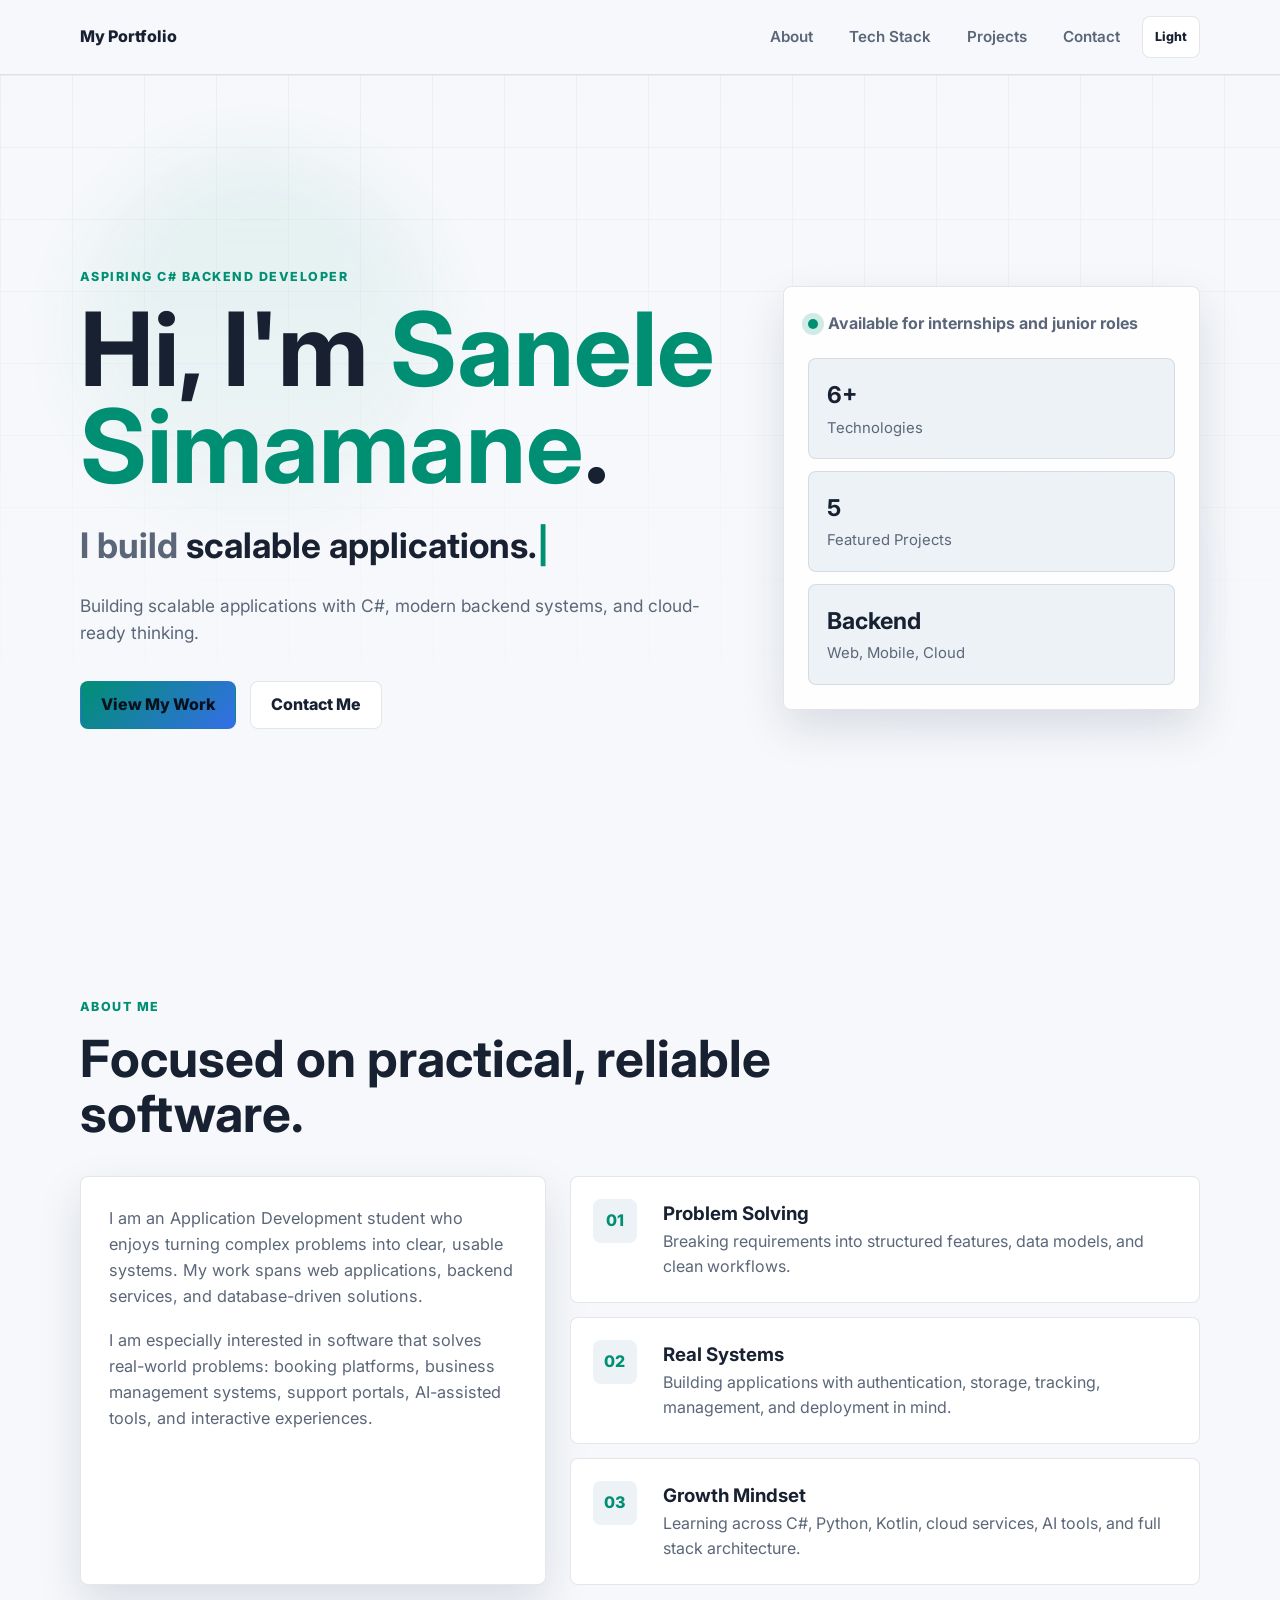
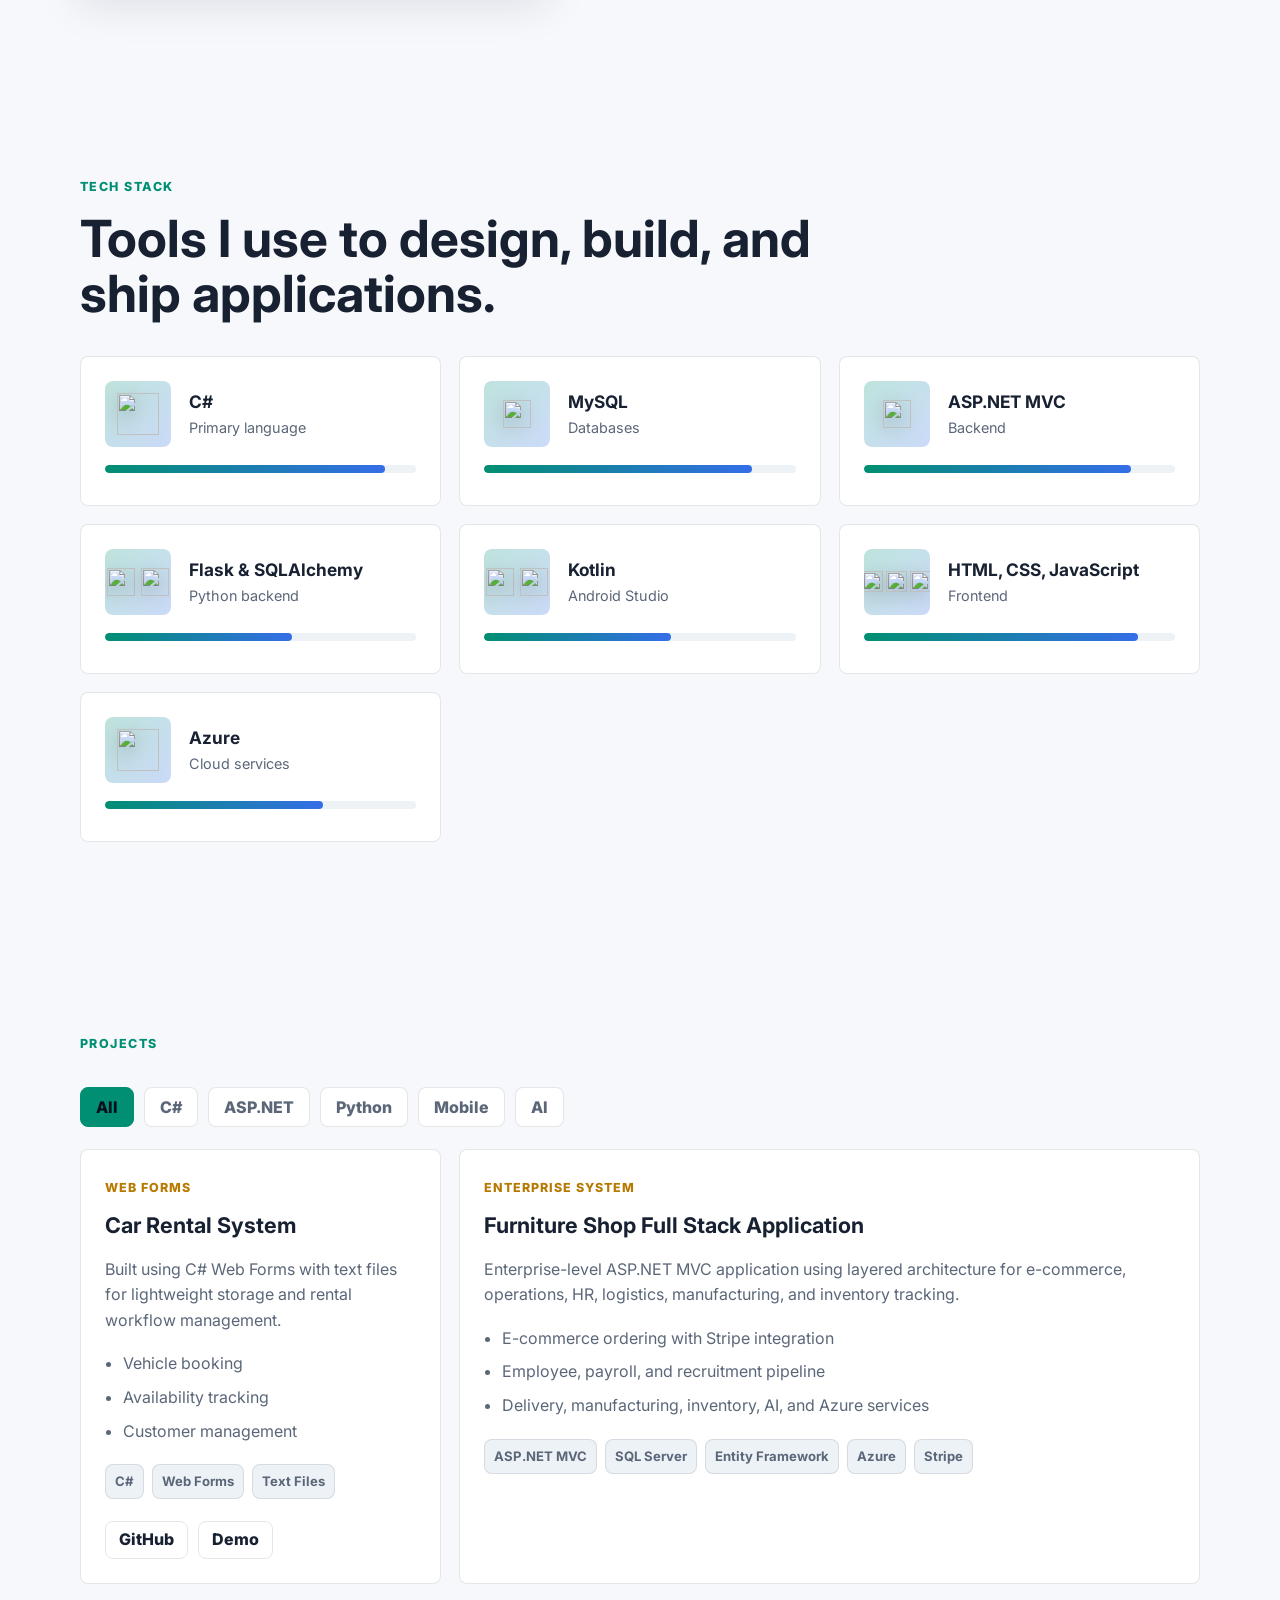
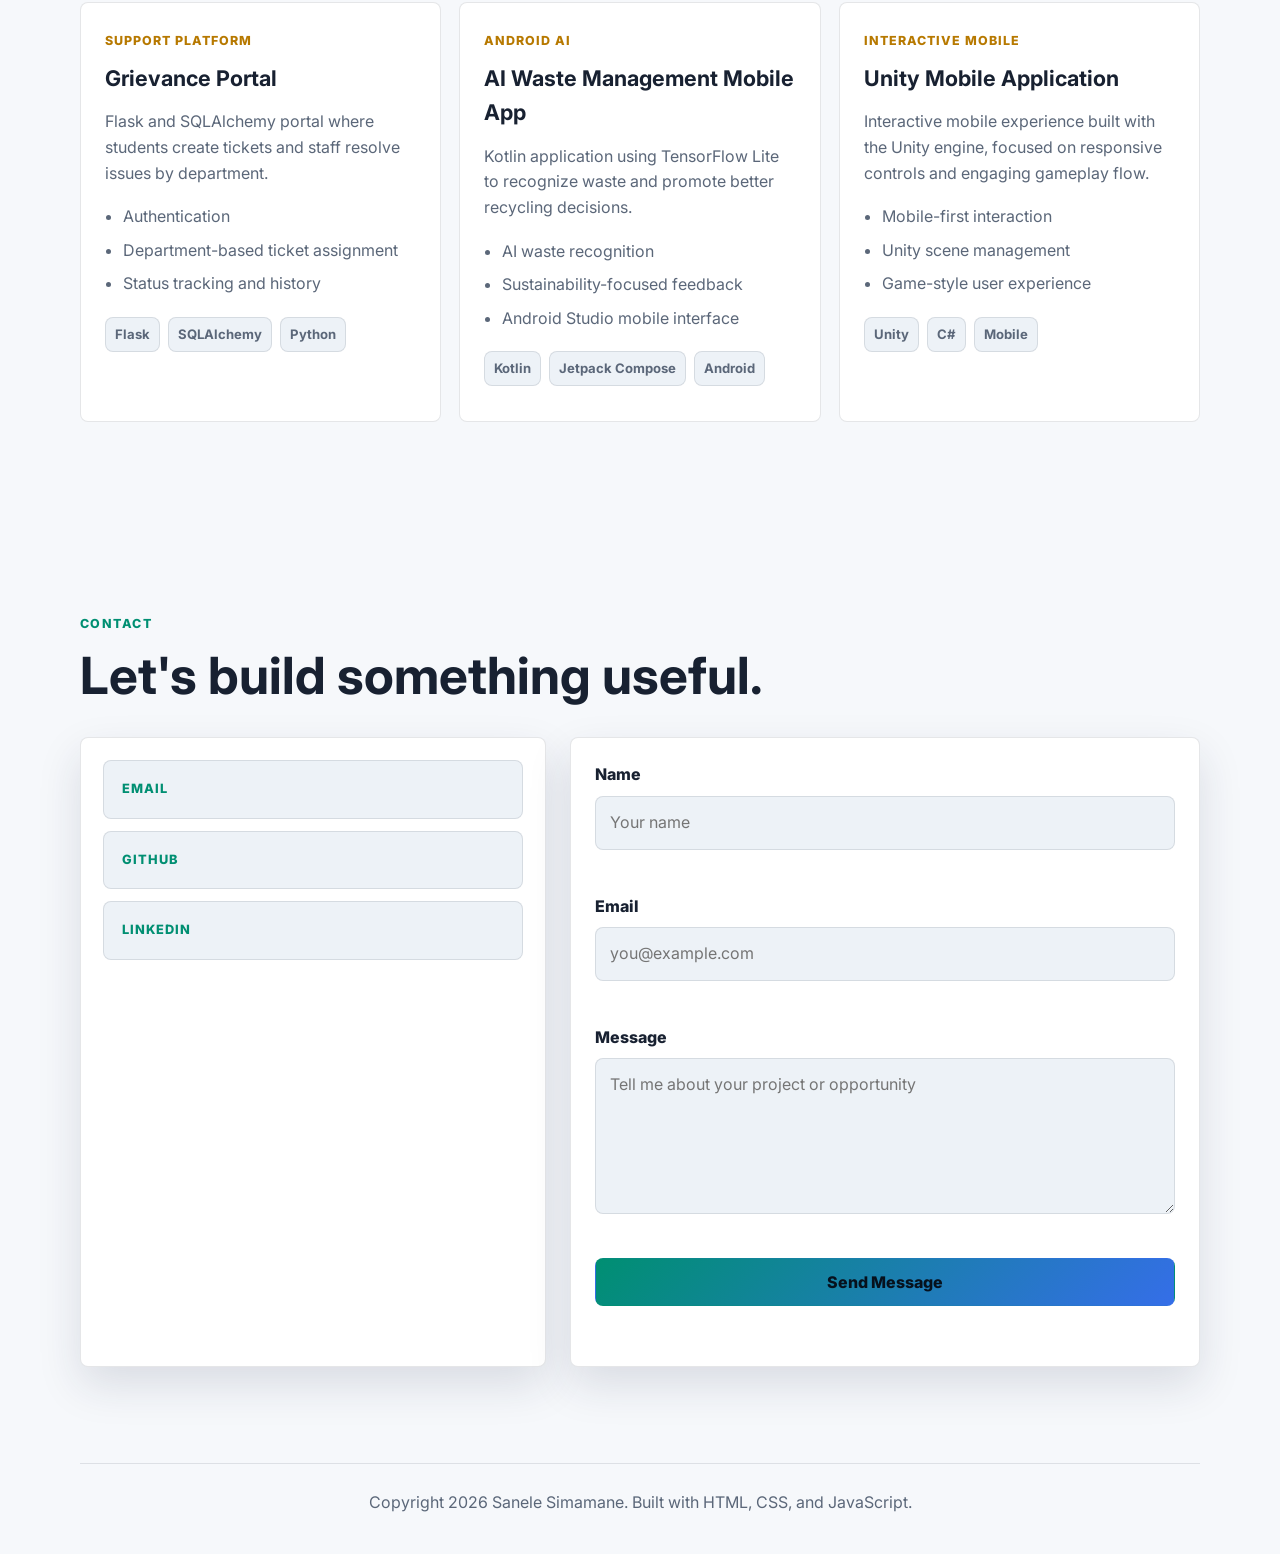
==== index.html @ 4c0d020d "Remove project action links from index.html" ====
<!DOCTYPE html>
<html lang="en">
<head>
  <meta charset="UTF-8">
  <meta name="viewport" content="width=device-width, initial-scale=1.0">
  <title>Portfolio</title>
  <meta name="description" content="Modern portfolio website for an Application Development student specializing in C#, ASP.NET MVC, Flask, Kotlin, Unity, SQL, Supabase, and Azure.">
  <link rel="preconnect" href="https://fonts.googleapis.com">
  <link rel="preconnect" href="https://fonts.gstatic.com" crossorigin>
  <link href="https://fonts.googleapis.com/css2?family=Inter:wght@400;500;600;700;800&display=swap" rel="stylesheet">
  <link rel="stylesheet" href="styles.css">
</head>
<body>
  <div class="scroll-progress" id="scrollProgress" aria-hidden="true"></div>

  <header class="site-header" id="siteHeader">
    <nav class="navbar" aria-label="Main navigation">
      <a class="brand" href="#home" aria-label="Go to home">
        <span>My Portfolio</span>
      </a>

      <button class="nav-toggle" id="navToggle" type="button" aria-label="Open navigation" aria-expanded="false">
        <span></span>
        <span></span>
        <span></span>
      </button>

      <div class="nav-menu" id="navMenu">
        <a href="#about">About</a>
        <a href="#stack">Tech Stack</a>
        <a href="#projects">Projects</a>
        <a href="#contact">Contact</a>
        <button class="theme-toggle" id="themeToggle" type="button" aria-label="Switch theme">
        <span class="theme-icon" aria-hidden="true">Dark</span>
        </button>
      </div>
    </nav>
  </header>

  <main>
    <section class="hero section" id="home">
      <div class="hero-bg" aria-hidden="true">
        <span class="grid-glow grid-glow-one"></span>
        <span class="grid-glow grid-glow-two"></span>
      </div>
      <div class="hero-content reveal">
        <p class="eyebrow">Aspiring C# Backend Developer</p>
        <h1>Hi, I'm <span>Sanele Simamane</span>.</h1>
        <h2>I build <span id="typingText" class="typing-text"></span></h2>
        <p class="hero-copy">Building scalable applications with C#, modern backend systems, and cloud-ready thinking.</p>
        <div class="hero-actions">
          <a class="btn primary" href="#projects">View My Work</a>
          <a class="btn secondary" href="#contact">Contact Me</a>
        </div>
      </div>

      <div class="hero-panel reveal">
        <div class="status-row">
          <span class="status-dot"></span>
          <span>Available for internships and junior roles</span>
        </div>
        <div class="metric-grid">
          <article>
            <strong>6+</strong>
            <span>Technologies</span>
          </article>
          <article>
            <strong>5</strong>
            <span>Featured Projects</span>
          </article>
          <article>
            <strong>Backend</strong>
            <span>Web, Mobile, Cloud</span>
          </article>
        </div>
      </div>
    </section>

    <section class="section about-section" id="about">
      <div class="section-heading reveal">
        <p class="eyebrow">About Me</p>
        <h2>Focused on practical, reliable software.</h2>
      </div>
      <div class="about-grid">
        <div class="about-card reveal">
          <p>
            I am an Application Development student who enjoys turning complex problems into clear, usable systems. My work spans web applications, backend services, and database-driven solutions.
          </p>
          <p>
            I am especially interested in software that solves real-world problems: booking platforms, business management systems, support portals, AI-assisted tools, and interactive experiences.
          </p>
        </div>
        <div class="about-list reveal">
          <article>
            <span>01</span>
            <div>
              <h3>Problem Solving</h3>
              <p>Breaking requirements into structured features, data models, and clean workflows.</p>
            </div>
          </article>
          <article>
            <span>02</span>
            <div>
              <h3>Real Systems</h3>
              <p>Building applications with authentication, storage, tracking, management, and deployment in mind.</p>
            </div>
          </article>
          <article>
            <span>03</span>
            <div>
              <h3>Growth Mindset</h3>
              <p>Learning across C#, Python, Kotlin, cloud services, AI tools, and full stack architecture.</p>
            </div>
          </article>
        </div>
      </div>
    </section>

    <section class="section stack-section" id="stack">
      <div class="section-heading reveal">
        <p class="eyebrow">Tech Stack</p>
        <h2>Tools I use to design, build, and ship applications.</h2>
      </div>

      <div class="stack-grid">
        <article class="skill-card reveal" style="--level: 90%">
          <div class="skill-top">
            <div class="skill-logos" aria-hidden="true">
              <img src="https://cdn.jsdelivr.net/gh/devicons/devicon/icons/csharp/csharp-original.svg" alt="">
            </div>
            <div>
              <h3>C#</h3>
              <p>Primary language</p>
            </div>
          </div>
          <div class="skill-bar"><span></span></div>
        </article>
        <article class="skill-card reveal" style="--level: 86%">
          <div class="skill-top">
            <div class="skill-logos multi" aria-hidden="true">
              <img src="https://cdn.jsdelivr.net/gh/devicons/devicon/icons/mysql/mysql-original.svg" alt="">
            </div>
            <div>
              <h3>MySQL</h3>
              <p>Databases</p>
            </div>
          </div>
          <div class="skill-bar"><span></span></div>
        </article>
        <article class="skill-card reveal" style="--level: 86%">
          <div class="skill-top">
            <div class="skill-logos multi" aria-hidden="true">
              <img src="https://cdn.jsdelivr.net/gh/devicons/devicon/icons/dotnetcore/dotnetcore-original.svg" alt="">
            </div>
            <div>
              <h3>ASP.NET MVC</h3>
              <p>Backend</p>
            </div>
          </div>
          <div class="skill-bar"><span></span></div>
        </article>
        <article class="skill-card reveal" style="--level: 60%">
          <div class="skill-top">
            <div class="skill-logos multi" aria-hidden="true">
              <img src="https://cdn.jsdelivr.net/gh/devicons/devicon/icons/flask/flask-original.svg" alt="">
              <img src="https://cdn.jsdelivr.net/gh/devicons/devicon/icons/sqlalchemy/sqlalchemy-original.svg" alt="">
            </div>
            <div>
              <h3>Flask & SQLAlchemy</h3>
              <p>Python backend</p>
            </div>
          </div>
          <div class="skill-bar"><span></span></div>
        </article>
        <article class="skill-card reveal" style="--level: 60%">
          <div class="skill-top">
            <div class="skill-logos multi" aria-hidden="true">
              <img src="https://cdn.jsdelivr.net/gh/devicons/devicon/icons/kotlin/kotlin-original.svg" alt="">
              <img src="https://cdn.jsdelivr.net/gh/devicons/devicon/icons/androidstudio/androidstudio-original.svg" alt="">
            </div>
            <div>
              <h3>Kotlin</h3>
              <p>Android Studio</p>
            </div>
          </div>
          <div class="skill-bar"><span></span></div>
        </article>
        
        <article class="skill-card reveal" style="--level: 88%">
          <div class="skill-top">
            <div class="skill-logos trio" aria-hidden="true">
              <img src="https://cdn.jsdelivr.net/gh/devicons/devicon/icons/html5/html5-original.svg" alt="">
              <img src="https://cdn.jsdelivr.net/gh/devicons/devicon/icons/css3/css3-original.svg" alt="">
              <img src="https://cdn.jsdelivr.net/gh/devicons/devicon/icons/javascript/javascript-original.svg" alt="">
            </div>
            <div>
              <h3>HTML, CSS, JavaScript</h3>
              <p>Frontend</p>
            </div>
          </div>
          <div class="skill-bar"><span></span></div>
        </article>
        <article class="skill-card reveal" style="--level: 70%">
          <div class="skill-top">
            <div class="skill-logos" aria-hidden="true">
              <img src="https://cdn.jsdelivr.net/gh/devicons/devicon/icons/azure/azure-original.svg" alt="">
            </div>
            <div>
              <h3>Azure</h3>
              <p>Cloud services</p>
            </div>
          </div>
          <div class="skill-bar"><span></span></div>
        </article>
      </div>
    </section>

    <section class="section projects-section" id="projects">
      <div class="section-heading reveal">
        <p class="eyebrow">Projects</p>
  
      </div>

      <div class="filter-bar reveal" role="group" aria-label="Filter projects by technology">
        <button class="filter-btn active" type="button" data-filter="all">All</button>
        <button class="filter-btn" type="button" data-filter="csharp">C#</button>
        <button class="filter-btn" type="button" data-filter="aspnet">ASP.NET</button>
        <button class="filter-btn" type="button" data-filter="python">Python</button>
        <button class="filter-btn" type="button" data-filter="mobile">Mobile</button>
        <button class="filter-btn" type="button" data-filter="ai">AI</button>
      </div>

      <div class="projects-grid">
        <article class="project-card reveal" data-tech="csharp">
          <div class="project-header">
            <span class="project-kicker">Web Forms</span>
            <h3>Car Rental System</h3>
          </div>
          <p>Built using C# Web Forms with text files for lightweight storage and rental workflow management.</p>
          <ul>
            <li>Vehicle booking</li>
            <li>Availability tracking</li>
            <li>Customer management</li>
          </ul>
          <div class="tags">
            <span>C#</span>
            <span>Web Forms</span>
            <span>Text Files</span>
          </div>
          <div class="project-actions">
            <a href="#" aria-label="View Car Rental System GitHub repository">GitHub</a>
            <a href="#" aria-label="View Car Rental System demo">Demo</a>
          </div>
        </article>

        <article class="project-card reveal featured" data-tech="aspnet csharp ai">
          <div class="project-header">
            <span class="project-kicker">Enterprise System</span>
            <h3>Furniture Shop Full Stack Application</h3>
          </div>
          <p>Enterprise-level ASP.NET MVC application using layered architecture for e-commerce, operations, HR, logistics, manufacturing, and inventory tracking.</p>
          <ul>
            <li>E-commerce ordering with Stripe integration</li>
            <li>Employee, payroll, and recruitment pipeline</li>
            <li>Delivery, manufacturing, inventory, AI, and Azure services</li>
          </ul>
          <div class="tags">
            <span>ASP.NET MVC</span>
            <span>SQL Server</span>
            <span>Entity Framework</span>
            <span>Azure</span>
            <span>Stripe</span>
          </div>
        </article>

        <article class="project-card reveal" data-tech="python">
          <div class="project-header">
            <span class="project-kicker">Support Platform</span>
            <h3>Grievance Portal</h3>
          </div>
          <p>Flask and SQLAlchemy portal where students create tickets and staff resolve issues by department.</p>
          <ul>
            <li>Authentication</li>
            <li>Department-based ticket assignment</li>
            <li>Status tracking and history</li>
          </ul>
          <div class="tags">
            <span>Flask</span>
            <span>SQLAlchemy</span>
            <span>Python</span>
          </div>
          
        </article>

        <article class="project-card reveal" data-tech="mobile ai">
          <div class="project-header">
            <span class="project-kicker">Android AI</span>
            <h3>AI Waste Management Mobile App</h3>
          </div>
          <p>Kotlin application using TensorFlow Lite to recognize waste and promote better recycling decisions.</p>
          <ul>
            <li>AI waste recognition</li>
            <li>Sustainability-focused feedback</li>
            <li>Android Studio mobile interface</li>
          </ul>
          <div class="tags">
            <span>Kotlin</span>
            <span>Jetpack Compose</span>
            <span>Android</span>
          </div>
         
        </article>

        <article class="project-card reveal" data-tech="mobile">
          <div class="project-header">
            <span class="project-kicker">Interactive Mobile</span>
            <h3>Unity Mobile Application</h3>
          </div>
          <p>Interactive mobile experience built with the Unity engine, focused on responsive controls and engaging gameplay flow.</p>
          <ul>
            <li>Mobile-first interaction</li>
            <li>Unity scene management</li>
            <li>Game-style user experience</li>
          </ul>
          <div class="tags">
            <span>Unity</span>
            <span>C#</span>
            <span>Mobile</span>
          </div>
         
        </article>
      </div>
    </section>

    <section class="section contact-section" id="contact">
      <div class="section-heading reveal">
        <p class="eyebrow">Contact</p>
        <h2>Let's build something useful.</h2>
      </div>

      <div class="contact-grid">
        <div class="contact-info reveal">
          <a href="mailto:appd40215@gmail.com">
            <span>Email</span>
            
          </a>
          <a href="https://github.com/Sunz403" target="_blank" rel="noreferrer">
            <span>GitHub</span>
            
          </a>
          <a href="linkedin.com/in/sanele-simamane-1770b6333" target="_blank" rel="noreferrer">
            <span>LinkedIn</span>
          </a>
        </div>

        <form class="contact-form reveal" id="contactForm" novalidate>
          <div class="form-row">
            <label for="name">Name</label>
            <input type="text" id="name" name="name" placeholder="Your name" required>
            <small class="error-message"></small>
          </div>
          <div class="form-row">
            <label for="email">Email</label>
            <input type="email" id="email" name="email" placeholder="you@example.com" required>
            <small class="error-message"></small>
          </div>
          <div class="form-row">
            <label for="message">Message</label>
            <textarea id="message" name="message" rows="5" placeholder="Tell me about your project or opportunity" required></textarea>
            <small class="error-message"></small>
          </div>
          <button class="btn primary submit-btn" type="submit">Send Message</button>
          <p class="form-status" id="formStatus" role="status" aria-live="polite"></p>
        </form>
      </div>
    </section>
  </main>

  <footer class="site-footer">
    <p>Copyright <span id="year"></span> Sanele Simamane. Built with HTML, CSS, and JavaScript.</p>
  </footer>

  <script src="script.js"></script>
</body>
</html>
---- styles.css ----
:root {
  --bg: #0c111d;
  --surface: #121a2a;
  --surface-2: #182234;
  --text: #eef4ff;
  --muted: #9aa8bd;
  --line: rgba(255, 255, 255, 0.1);
  --accent: #38d5b2;
  --accent-2: #79a8ff;
  --warning: #ffd166;
  --shadow: 0 22px 60px rgba(0, 0, 0, 0.32);
  --radius: 8px;
  --header-height: 74px;
}

[data-theme="light"] {
  --bg: #f6f8fb;
  --surface: #ffffff;
  --surface-2: #edf2f7;
  --text: #182131;
  --muted: #5b6779;
  --line: rgba(18, 28, 45, 0.11);
  --accent: #008f72;
  --accent-2: #356ee8;
  --warning: #b77900;
  --shadow: 0 18px 44px rgba(31, 42, 68, 0.13);
}

* {
  box-sizing: border-box;
  margin: 0;
  padding: 0;
}

html {
  scroll-behavior: smooth;
}

body {
  min-height: 100vh;
  background: var(--bg);
  color: var(--text);
  font-family: "Inter", system-ui, -apple-system, BlinkMacSystemFont, "Segoe UI", sans-serif;
  line-height: 1.6;
  transition: background 0.25s ease, color 0.25s ease;
}

body.menu-open {
  overflow: hidden;
}

a {
  color: inherit;
  text-decoration: none;
}

button,
input,
textarea {
  font: inherit;
}

.scroll-progress {
  position: fixed;
  top: 0;
  left: 0;
  z-index: 1000;
  width: 0%;
  height: 4px;
  background: linear-gradient(90deg, var(--accent), var(--accent-2));
}

.site-header {
  position: sticky;
  top: 0;
  z-index: 999;
  background: color-mix(in srgb, var(--bg) 86%, transparent);
  border-bottom: 1px solid var(--line);
  backdrop-filter: blur(18px);
}

.navbar {
  width: min(1120px, calc(100% - 32px));
  height: var(--header-height);
  margin: 0 auto;
  display: flex;
  align-items: center;
  justify-content: space-between;
}

.brand {
  display: inline-flex;
  align-items: center;
  gap: 10px;
  font-weight: 800;
  letter-spacing: 0;
}

.brand-mark {
  display: grid;
  place-items: center;
  width: 42px;
  height: 42px;
  border: 1px solid var(--line);
  border-radius: var(--radius);
  background: linear-gradient(135deg, var(--accent), var(--accent-2));
  color: #06111d;
  font-weight: 800;
}

.nav-menu {
  display: flex;
  align-items: center;
  gap: 8px;
}

.nav-menu a,
.theme-toggle,
.nav-toggle {
  border: 1px solid transparent;
  color: var(--muted);
  background: transparent;
  cursor: pointer;
}

.nav-menu a {
  padding: 10px 13px;
  border-radius: var(--radius);
  font-size: 0.95rem;
  font-weight: 600;
  transition: color 0.2s ease, background 0.2s ease;
}

.nav-menu a:hover,
.nav-menu a.active {
  color: var(--text);
  background: var(--surface-2);
}

.theme-toggle {
  display: grid;
  place-items: center;
  min-width: 58px;
  height: 42px;
  border-color: var(--line);
  border-radius: var(--radius);
  background: var(--surface);
  color: var(--text);
  font-size: 0.78rem;
  font-weight: 800;
}

.nav-toggle {
  display: none;
  width: 44px;
  height: 44px;
  border-color: var(--line);
  border-radius: var(--radius);
}

.nav-toggle span {
  display: block;
  width: 20px;
  height: 2px;
  margin: 5px auto;
  background: var(--text);
  transition: transform 0.2s ease, opacity 0.2s ease;
}

.section {
  width: min(1120px, calc(100% - 32px));
  margin: 0 auto;
  padding: 96px 0;
  scroll-margin-top: var(--header-height);
}

.hero {
  position: relative;
  width: 100%;
  min-height: calc(100vh - var(--header-height));
  padding: 90px max(16px, calc((100% - 1120px) / 2)) 70px;
  display: grid;
  grid-template-columns: minmax(0, 1.1fr) minmax(300px, 0.7fr);
  align-items: center;
  gap: 48px;
  overflow: hidden;
}

.hero-bg {
  position: absolute;
  inset: 0;
  pointer-events: none;
  background:
    linear-gradient(var(--line) 1px, transparent 1px),
    linear-gradient(90deg, var(--line) 1px, transparent 1px);
  background-size: 72px 72px;
  mask-image: linear-gradient(to bottom, rgba(0, 0, 0, 0.95), transparent 85%);
  opacity: 0.42;
}

.grid-glow {
  position: absolute;
  width: 360px;
  height: 360px;
  border-radius: 999px;
  filter: blur(36px);
  opacity: 0.22;
}

.grid-glow-one {
  top: 10%;
  left: 6%;
  background: var(--accent);
}

.grid-glow-two {
  right: 6%;
  bottom: 12%;
  background: var(--accent-2);
}

.hero-content,
.hero-panel {
  position: relative;
  z-index: 1;
}

.eyebrow {
  margin-bottom: 14px;
  color: var(--accent);
  font-size: 0.78rem;
  font-weight: 800;
  letter-spacing: 0.12em;
  text-transform: uppercase;
}

.hero h1 {
  max-width: 820px;
  font-size: clamp(3rem, 8vw, 6.6rem);
  line-height: 0.95;
  letter-spacing: 0;
}

.hero h1 span {
  color: var(--accent);
}

.hero h2 {
  min-height: 44px;
  margin-top: 22px;
  color: var(--muted);
  font-size: clamp(1.35rem, 3vw, 2.2rem);
  font-weight: 700;
}

.typing-text {
  color: var(--text);
}

.typing-text::after {
  content: "|";
  color: var(--accent);
  animation: blink 0.9s infinite;
}

.hero-copy {
  max-width: 650px;
  margin-top: 18px;
  color: var(--muted);
  font-size: 1.08rem;
}

.hero-actions {
  display: flex;
  flex-wrap: wrap;
  gap: 14px;
  margin-top: 34px;
}

.btn {
  display: inline-flex;
  align-items: center;
  justify-content: center;
  min-height: 48px;
  padding: 0 20px;
  border: 1px solid var(--line);
  border-radius: var(--radius);
  font-weight: 800;
  transition: transform 0.2s ease, border-color 0.2s ease, background 0.2s ease;
}

.btn:hover {
  transform: translateY(-2px);
}

.btn.primary {
  background: linear-gradient(135deg, var(--accent), var(--accent-2));
  color: #06111d;
  border-color: transparent;
}

.btn.secondary {
  background: var(--surface);
  color: var(--text);
}

.hero-panel {
  padding: 24px;
  border: 1px solid var(--line);
  border-radius: var(--radius);
  background: color-mix(in srgb, var(--surface) 86%, transparent);
  box-shadow: var(--shadow);
}

.status-row {
  display: flex;
  align-items: center;
  gap: 10px;
  color: var(--muted);
  font-weight: 700;
}

.status-dot {
  width: 10px;
  height: 10px;
  border-radius: 50%;
  background: var(--accent);
  box-shadow: 0 0 0 6px color-mix(in srgb, var(--accent) 18%, transparent);
}

.metric-grid {
  display: grid;
  gap: 12px;
  margin-top: 22px;
}

.metric-grid article {
  padding: 18px;
  border: 1px solid var(--line);
  border-radius: var(--radius);
  background: var(--surface-2);
}

.metric-grid strong {
  display: block;
  font-size: 1.45rem;
}

.metric-grid span {
  color: var(--muted);
  font-size: 0.93rem;
}

.section-heading {
  max-width: 740px;
  margin-bottom: 34px;
}

.section-heading h2 {
  font-size: clamp(2rem, 4vw, 3.2rem);
  line-height: 1.08;
  letter-spacing: 0;
}

.about-grid,
.contact-grid {
  display: grid;
  grid-template-columns: minmax(0, 0.85fr) minmax(0, 1.15fr);
  gap: 24px;
}

.about-card,
.contact-info,
.contact-form {
  border: 1px solid var(--line);
  border-radius: var(--radius);
  background: var(--surface);
  box-shadow: var(--shadow);
}

.about-card {
  padding: 28px;
  color: var(--muted);
  font-size: 1.02rem;
}

.about-card p + p {
  margin-top: 18px;
}

.about-list {
  display: grid;
  gap: 14px;
}

.about-list article {
  display: grid;
  grid-template-columns: 54px 1fr;
  gap: 16px;
  padding: 22px;
  border: 1px solid var(--line);
  border-radius: var(--radius);
  background: var(--surface);
}

.about-list span {
  display: grid;
  place-items: center;
  width: 44px;
  height: 44px;
  border-radius: var(--radius);
  background: var(--surface-2);
  color: var(--accent);
  font-weight: 800;
}

.about-list p {
  color: var(--muted);
}

.stack-grid,
.projects-grid {
  display: grid;
  grid-template-columns: repeat(3, minmax(0, 1fr));
  gap: 18px;
}

.skill-card,
.project-card {
  border: 1px solid var(--line);
  border-radius: var(--radius);
  background: var(--surface);
  transition: transform 0.2s ease, border-color 0.2s ease, box-shadow 0.2s ease;
}

.skill-card {
  min-height: 150px;
  padding: 24px;
}

.skill-card:hover,
.project-card:hover {
  transform: translateY(-5px);
  border-color: color-mix(in srgb, var(--accent) 55%, var(--line));
  box-shadow: var(--shadow);
}

.skill-top {
  display: flex;
  align-items: center;
  gap: 18px;
}

.skill-logos {
  display: flex;
  align-items: center;
  justify-content: center;
  gap: 6px;
  width: 66px;
  height: 66px;
  flex: 0 0 66px;
  border-radius: var(--radius);
  background: linear-gradient(135deg, color-mix(in srgb, var(--accent) 25%, transparent), color-mix(in srgb, var(--accent-2) 25%, transparent));
  padding: 11px;
  overflow: hidden;
}

.skill-logos img {
  display: block;
  width: 42px;
  height: 42px;
  object-fit: contain;
  filter: drop-shadow(0 6px 10px rgba(0, 0, 0, 0.2));
}

.skill-logos.multi img {
  width: 28px;
  height: 28px;
}

.skill-logos.trio {
  gap: 3px;
}

.skill-logos.trio img {
  width: 21px;
  height: 21px;
}

.skill-card h3 {
  font-size: 1.08rem;
}

.skill-card p {
  color: var(--muted);
  font-size: 0.9rem;
}

.skill-bar {
  height: 8px;
  margin-top: 18px;
  overflow: hidden;
  border-radius: 999px;
  background: var(--surface-2);
}

.skill-bar span {
  display: block;
  width: var(--level);
  height: 100%;
  border-radius: inherit;
  background: linear-gradient(90deg, var(--accent), var(--accent-2));
  transform: scaleX(0);
  transform-origin: left;
  transition: transform 0.9s ease;
}

.skill-card.is-visible .skill-bar span {
  transform: scaleX(1);
}

.filter-bar {
  display: flex;
  flex-wrap: wrap;
  gap: 10px;
  margin-bottom: 22px;
}

.filter-btn {
  min-height: 40px;
  padding: 0 15px;
  border: 1px solid var(--line);
  border-radius: var(--radius);
  background: var(--surface);
  color: var(--muted);
  cursor: pointer;
  font-weight: 800;
  transition: background 0.2s ease, color 0.2s ease, border-color 0.2s ease;
}

.filter-btn:hover,
.filter-btn.active {
  background: var(--accent);
  border-color: var(--accent);
  color: #06111d;
}

.projects-grid {
  grid-template-columns: repeat(3, minmax(0, 1fr));
}

.project-card {
  display: flex;
  flex-direction: column;
  min-height: 420px;
  padding: 24px;
}

.project-card.hidden {
  display: none;
}

.project-card.featured {
  grid-column: span 2;
}

.project-kicker {
  color: var(--warning);
  font-size: 0.78rem;
  font-weight: 800;
  letter-spacing: 0.08em;
  text-transform: uppercase;
}

.project-card h3 {
  margin-top: 8px;
  font-size: 1.35rem;
}

.project-card p {
  margin-top: 14px;
  color: var(--muted);
}

.project-card ul {
  display: grid;
  gap: 8px;
  margin: 18px 0 0 18px;
  color: var(--muted);
}

.tags {
  display: flex;
  flex-wrap: wrap;
  gap: 8px;
  margin-top: 20px;
}

.tags span {
  padding: 6px 9px;
  border: 1px solid var(--line);
  border-radius: var(--radius);
  background: var(--surface-2);
  color: var(--muted);
  font-size: 0.82rem;
  font-weight: 700;
}

.project-actions {
  display: flex;
  gap: 10px;
  margin-top: auto;
  padding-top: 22px;
}

.project-actions a {
  display: inline-flex;
  align-items: center;
  justify-content: center;
  min-height: 38px;
  padding: 0 13px;
  border: 1px solid var(--line);
  border-radius: var(--radius);
  color: var(--text);
  font-weight: 800;
  transition: background 0.2s ease, color 0.2s ease;
}

.project-actions a:hover {
  background: var(--surface-2);
}

.contact-info {
  display: grid;
  align-content: start;
  gap: 12px;
  padding: 22px;
}

.contact-info a {
  display: grid;
  gap: 5px;
  padding: 18px;
  border: 1px solid var(--line);
  border-radius: var(--radius);
  background: var(--surface-2);
  color: var(--text);
  word-break: break-word;
  transition: transform 0.2s ease, border-color 0.2s ease;
}

.contact-info a:hover {
  transform: translateY(-2px);
  border-color: var(--accent);
}

.contact-info span {
  color: var(--accent);
  font-size: 0.8rem;
  font-weight: 800;
  text-transform: uppercase;
  letter-spacing: 0.08em;
}

.contact-form {
  padding: 24px;
}

.form-row {
  display: grid;
  gap: 8px;
  margin-bottom: 18px;
}

.form-row label {
  font-weight: 800;
}

.form-row input,
.form-row textarea {
  width: 100%;
  border: 1px solid var(--line);
  border-radius: var(--radius);
  background: var(--surface-2);
  color: var(--text);
  outline: none;
  padding: 13px 14px;
  resize: vertical;
  transition: border-color 0.2s ease, box-shadow 0.2s ease;
}

.form-row input:focus,
.form-row textarea:focus {
  border-color: var(--accent);
  box-shadow: 0 0 0 4px color-mix(in srgb, var(--accent) 18%, transparent);
}

.form-row.invalid input,
.form-row.invalid textarea {
  border-color: #ff6b6b;
}

.error-message {
  min-height: 18px;
  color: #ff8f8f;
  font-weight: 700;
}

.submit-btn {
  width: 100%;
  cursor: pointer;
}

.form-status {
  min-height: 22px;
  margin-top: 14px;
  color: var(--accent);
  font-weight: 800;
  text-align: center;
}

.site-footer {
  width: min(1120px, calc(100% - 32px));
  margin: 0 auto;
  padding: 26px 0 38px;
  border-top: 1px solid var(--line);
  color: var(--muted);
  text-align: center;
}

.reveal {
  opacity: 0;
  transform: translateY(24px);
  transition: opacity 0.65s ease, transform 0.65s ease;
}

.reveal.is-visible {
  opacity: 1;
  transform: translateY(0);
}

@keyframes blink {
  0%, 45% {
    opacity: 1;
  }
  46%, 100% {
    opacity: 0;
  }
}

@media (max-width: 980px) {
  .hero {
    grid-template-columns: 1fr;
    align-items: start;
    min-height: auto;
  }

  .about-grid,
  .contact-grid {
    grid-template-columns: 1fr;
  }

  .stack-grid {
    grid-template-columns: repeat(2, minmax(0, 1fr));
  }

  .projects-grid {
    grid-template-columns: repeat(2, minmax(0, 1fr));
  }
}

@media (max-width: 740px) {
  .nav-toggle {
    display: block;
  }

  .nav-toggle.active span:nth-child(1) {
    transform: translateY(7px) rotate(45deg);
  }

  .nav-toggle.active span:nth-child(2) {
    opacity: 0;
  }

  .nav-toggle.active span:nth-child(3) {
    transform: translateY(-7px) rotate(-45deg);
  }

  .nav-menu {
    position: fixed;
    top: var(--header-height);
    right: 16px;
    left: 16px;
    display: grid;
    gap: 8px;
    padding: 14px;
    border: 1px solid var(--line);
    border-radius: var(--radius);
    background: var(--surface);
    box-shadow: var(--shadow);
    transform: translateY(-12px);
    opacity: 0;
    pointer-events: none;
    transition: opacity 0.2s ease, transform 0.2s ease;
  }

  .nav-menu.open {
    transform: translateY(0);
    opacity: 1;
    pointer-events: auto;
  }

  .nav-menu a,
  .theme-toggle {
    width: 100%;
  }

  .section {
    padding: 72px 0;
  }

  .hero {
    padding-top: 62px;
  }

  .hero h2 {
    min-height: 78px;
  }

  .stack-grid,
  .projects-grid {
    grid-template-columns: 1fr;
  }

  .project-card.featured {
    grid-column: span 1;
  }

  .project-card {
    min-height: auto;
  }
}

@media (max-width: 460px) {
  .hero-actions,
  .project-actions {
    display: grid;
  }

  .about-list article {
    grid-template-columns: 1fr;
  }

  .filter-bar {
    display: grid;
    grid-template-columns: repeat(2, minmax(0, 1fr));
  }

  .filter-btn {
    width: 100%;
  }
}

@media (prefers-reduced-motion: reduce) {
  *,
  *::before,
  *::after {
    scroll-behavior: auto !important;
    animation-duration: 0.01ms !important;
    animation-iteration-count: 1 !important;
    transition-duration: 0.01ms !important;
  }

  .reveal {
    opacity: 1;
    transform: none;
  }
}
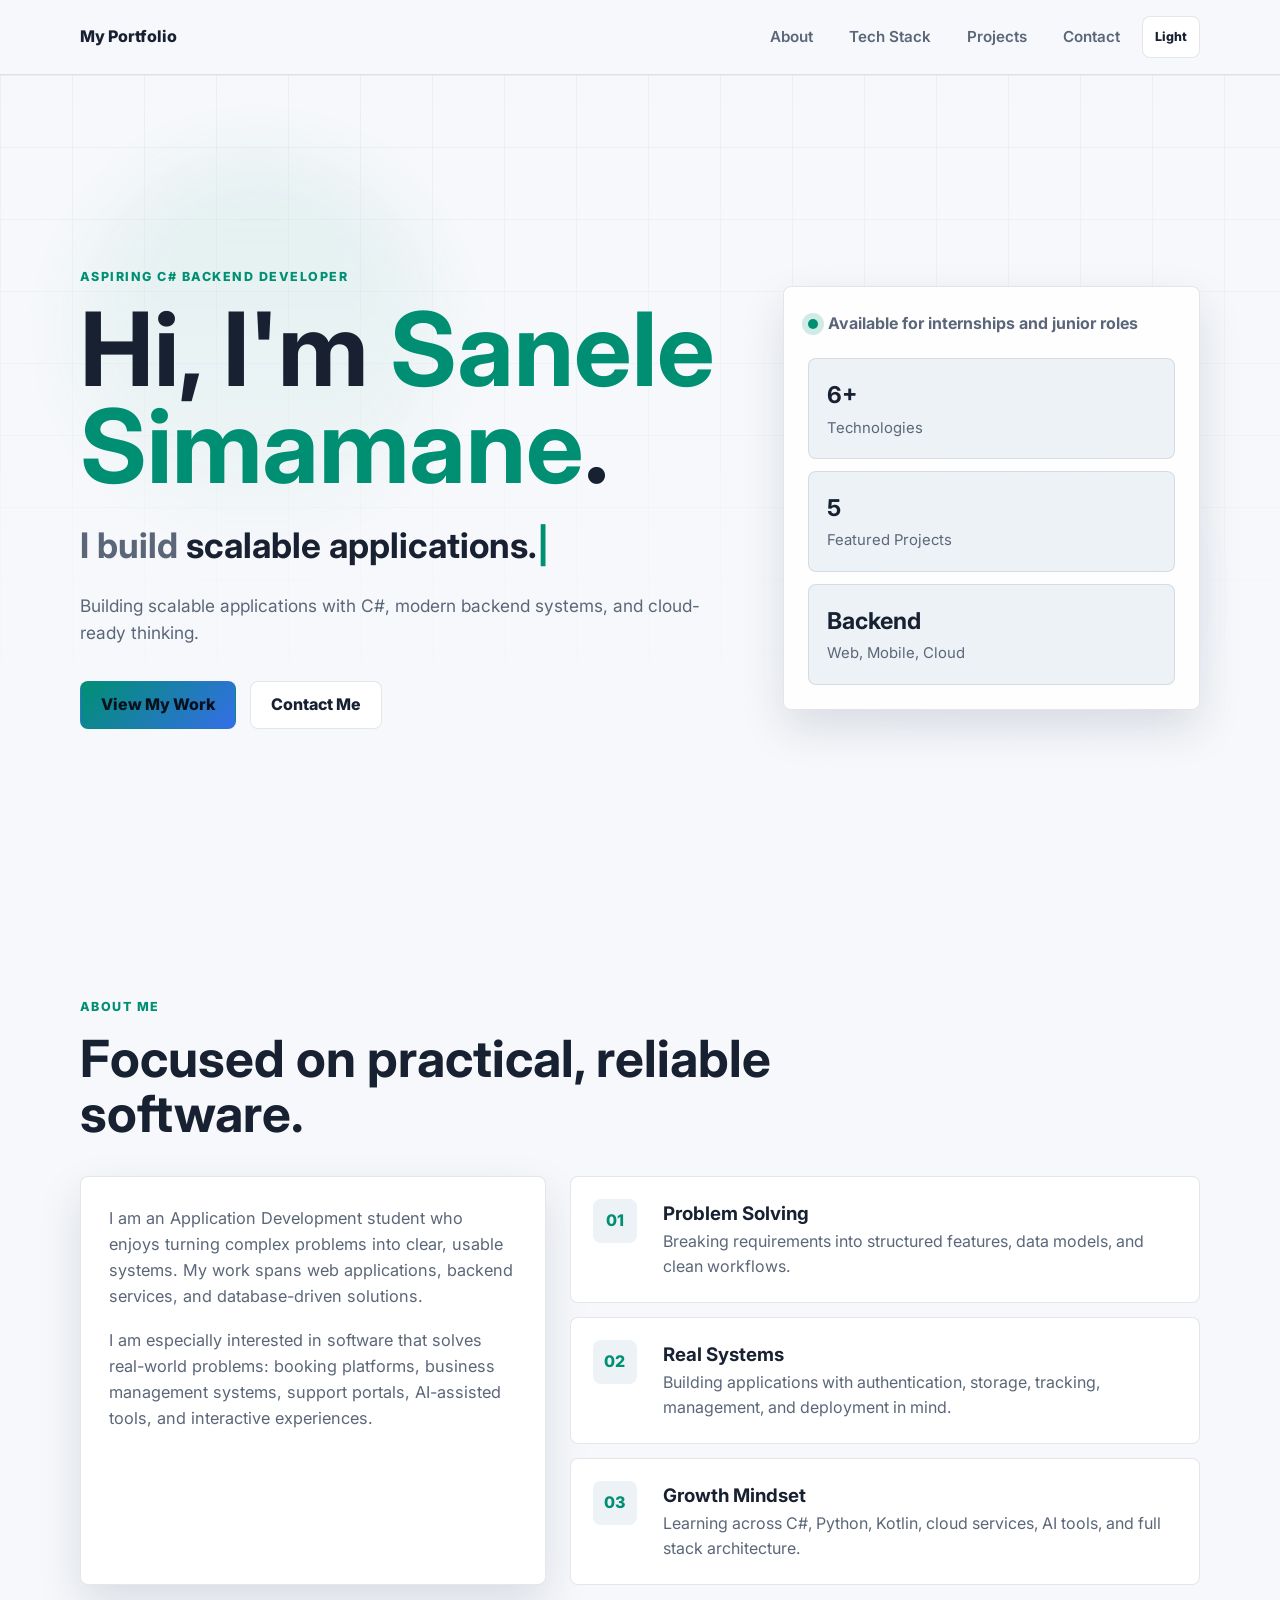
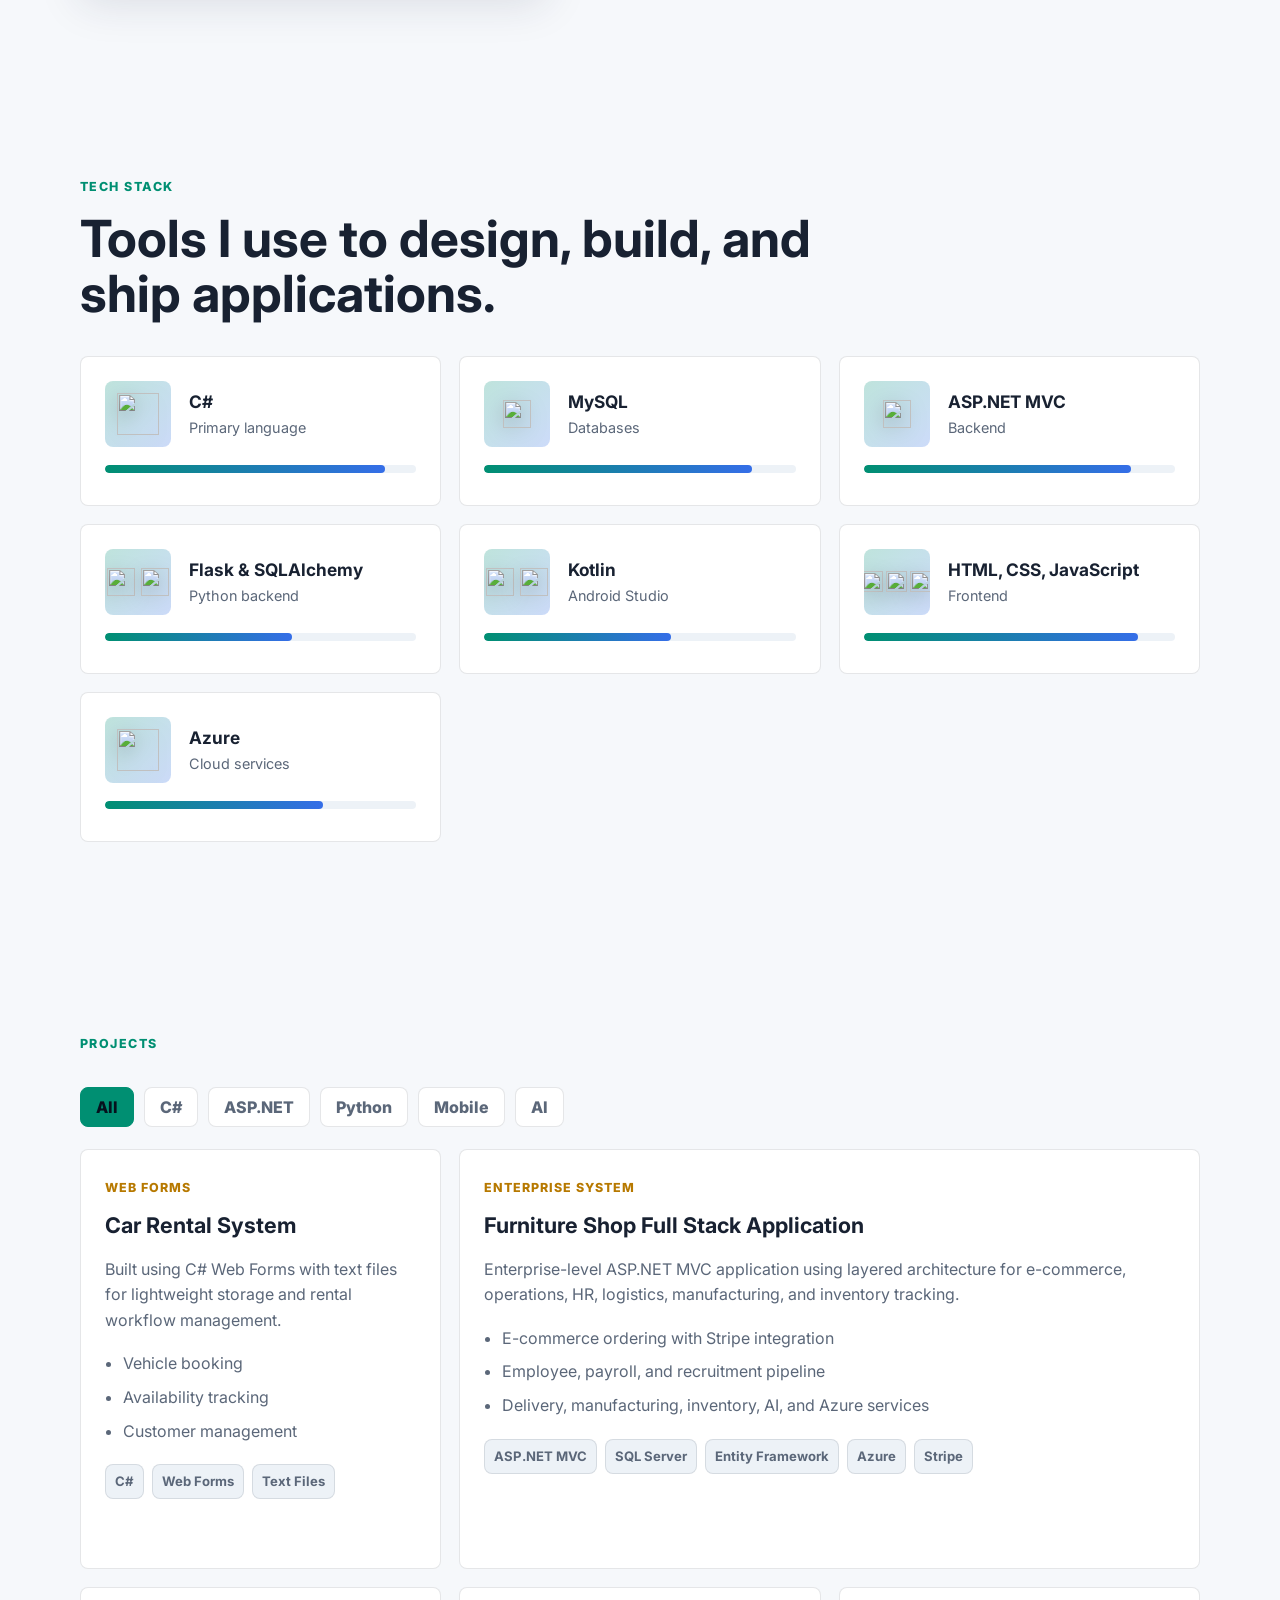
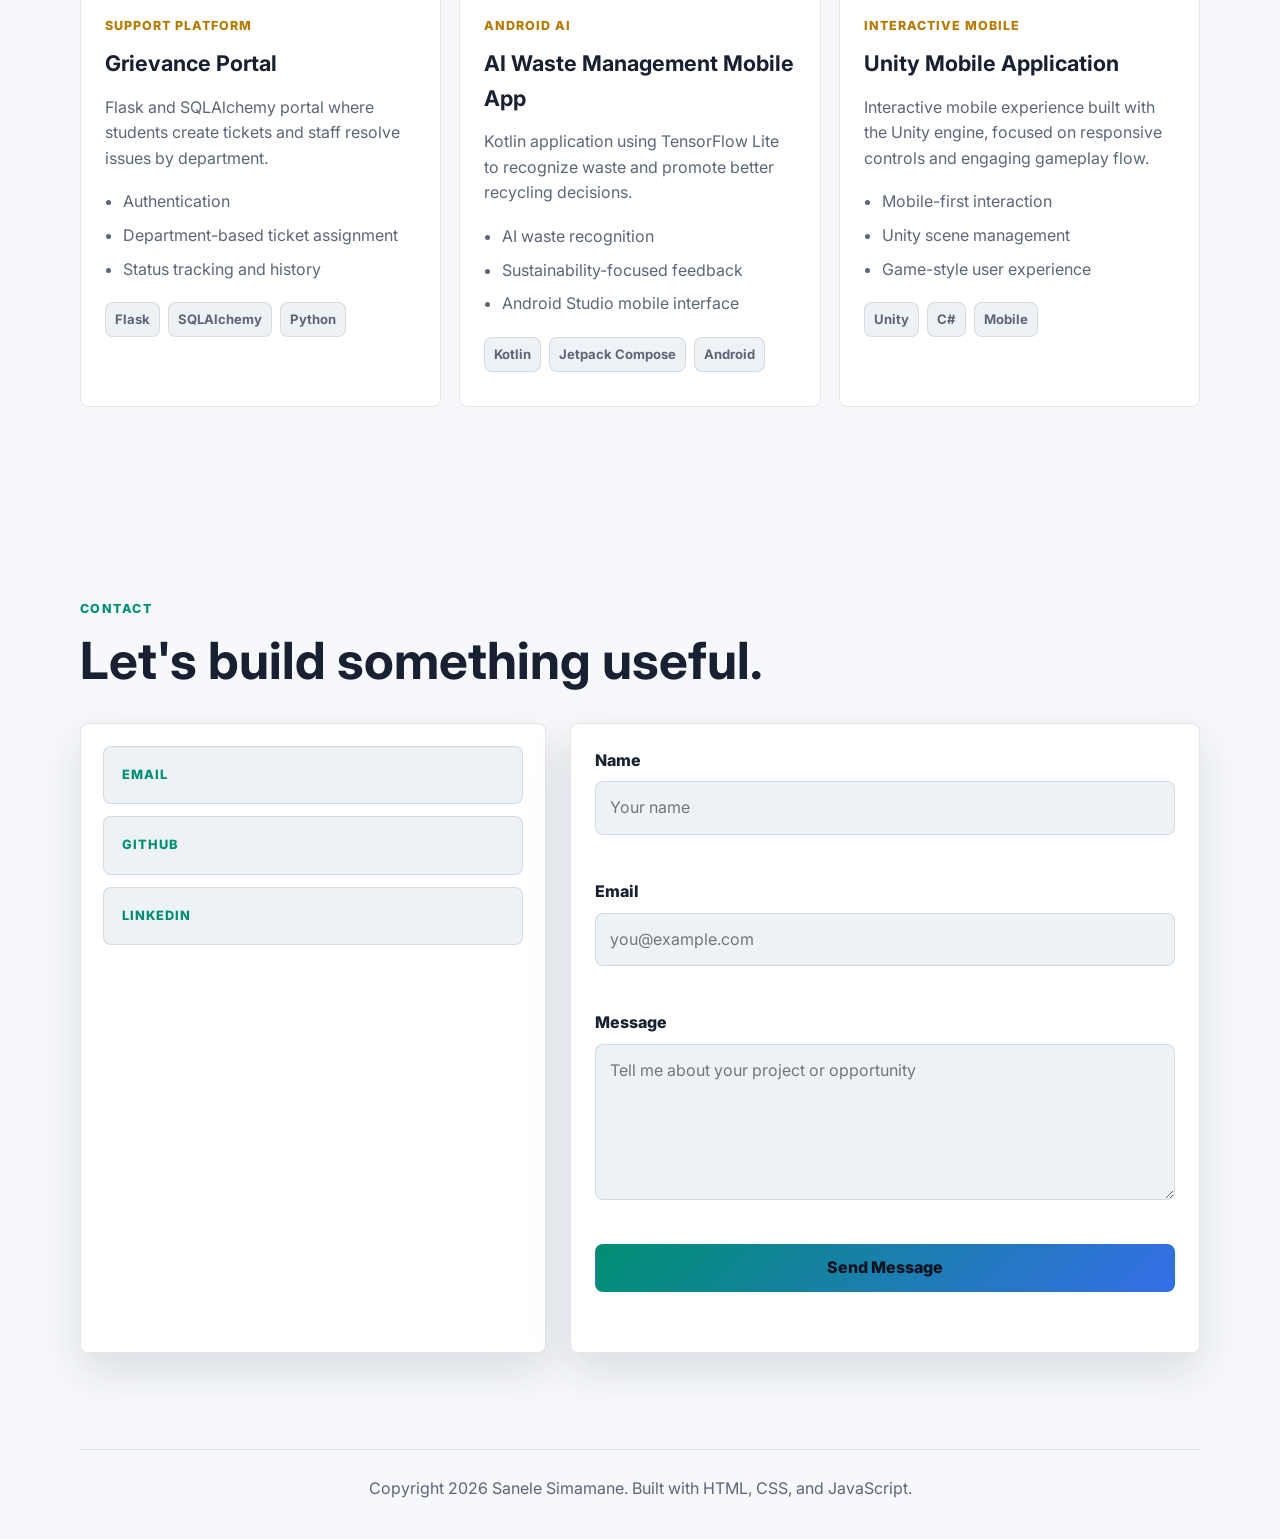
==== commit c856b218: "Updated index.html" ====
--- a/index.html
+++ b/index.html
@@ -247,10 +247,7 @@
             <span>Web Forms</span>
             <span>Text Files</span>
           </div>
-          <div class="project-actions">
-            <a href="#" aria-label="View Car Rental System GitHub repository">GitHub</a>
-            <a href="#" aria-label="View Car Rental System demo">Demo</a>
-          </div>
+          
         </article>
 
         <article class="project-card reveal featured" data-tech="aspnet csharp ai">
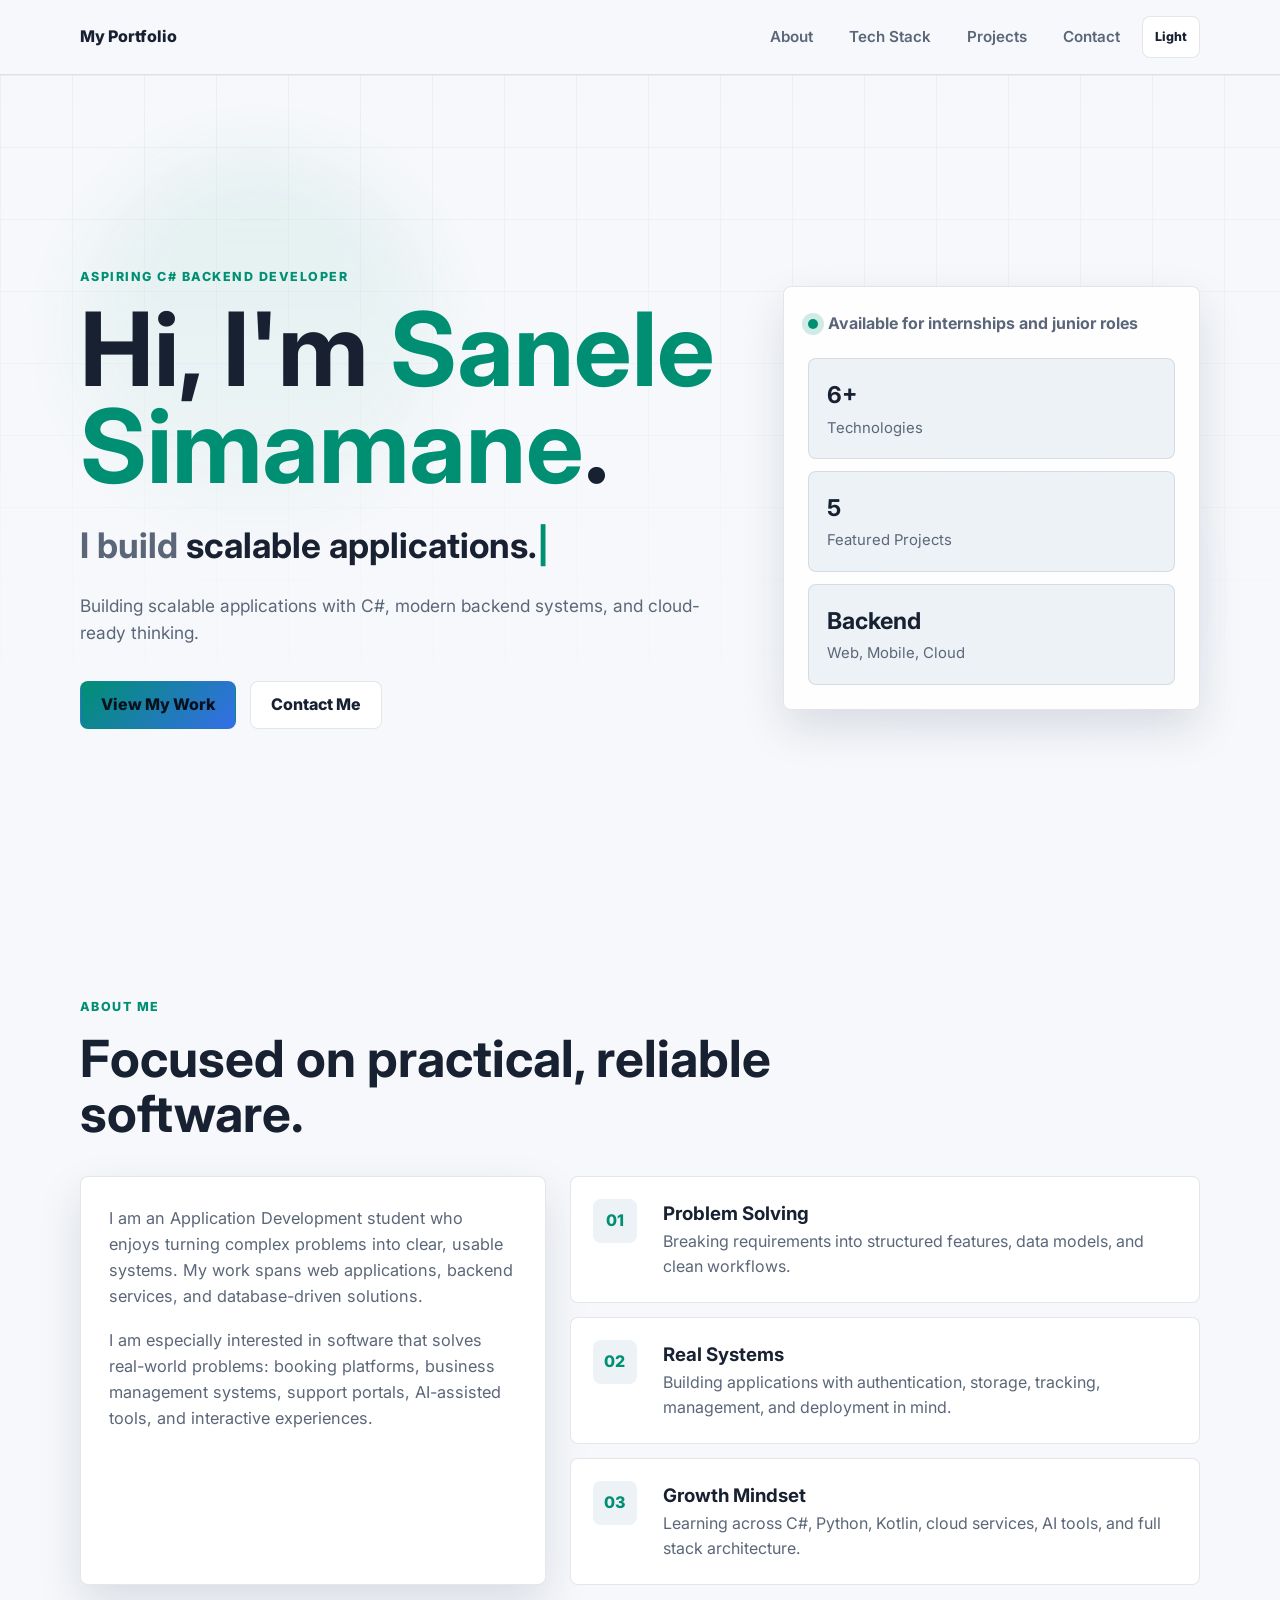
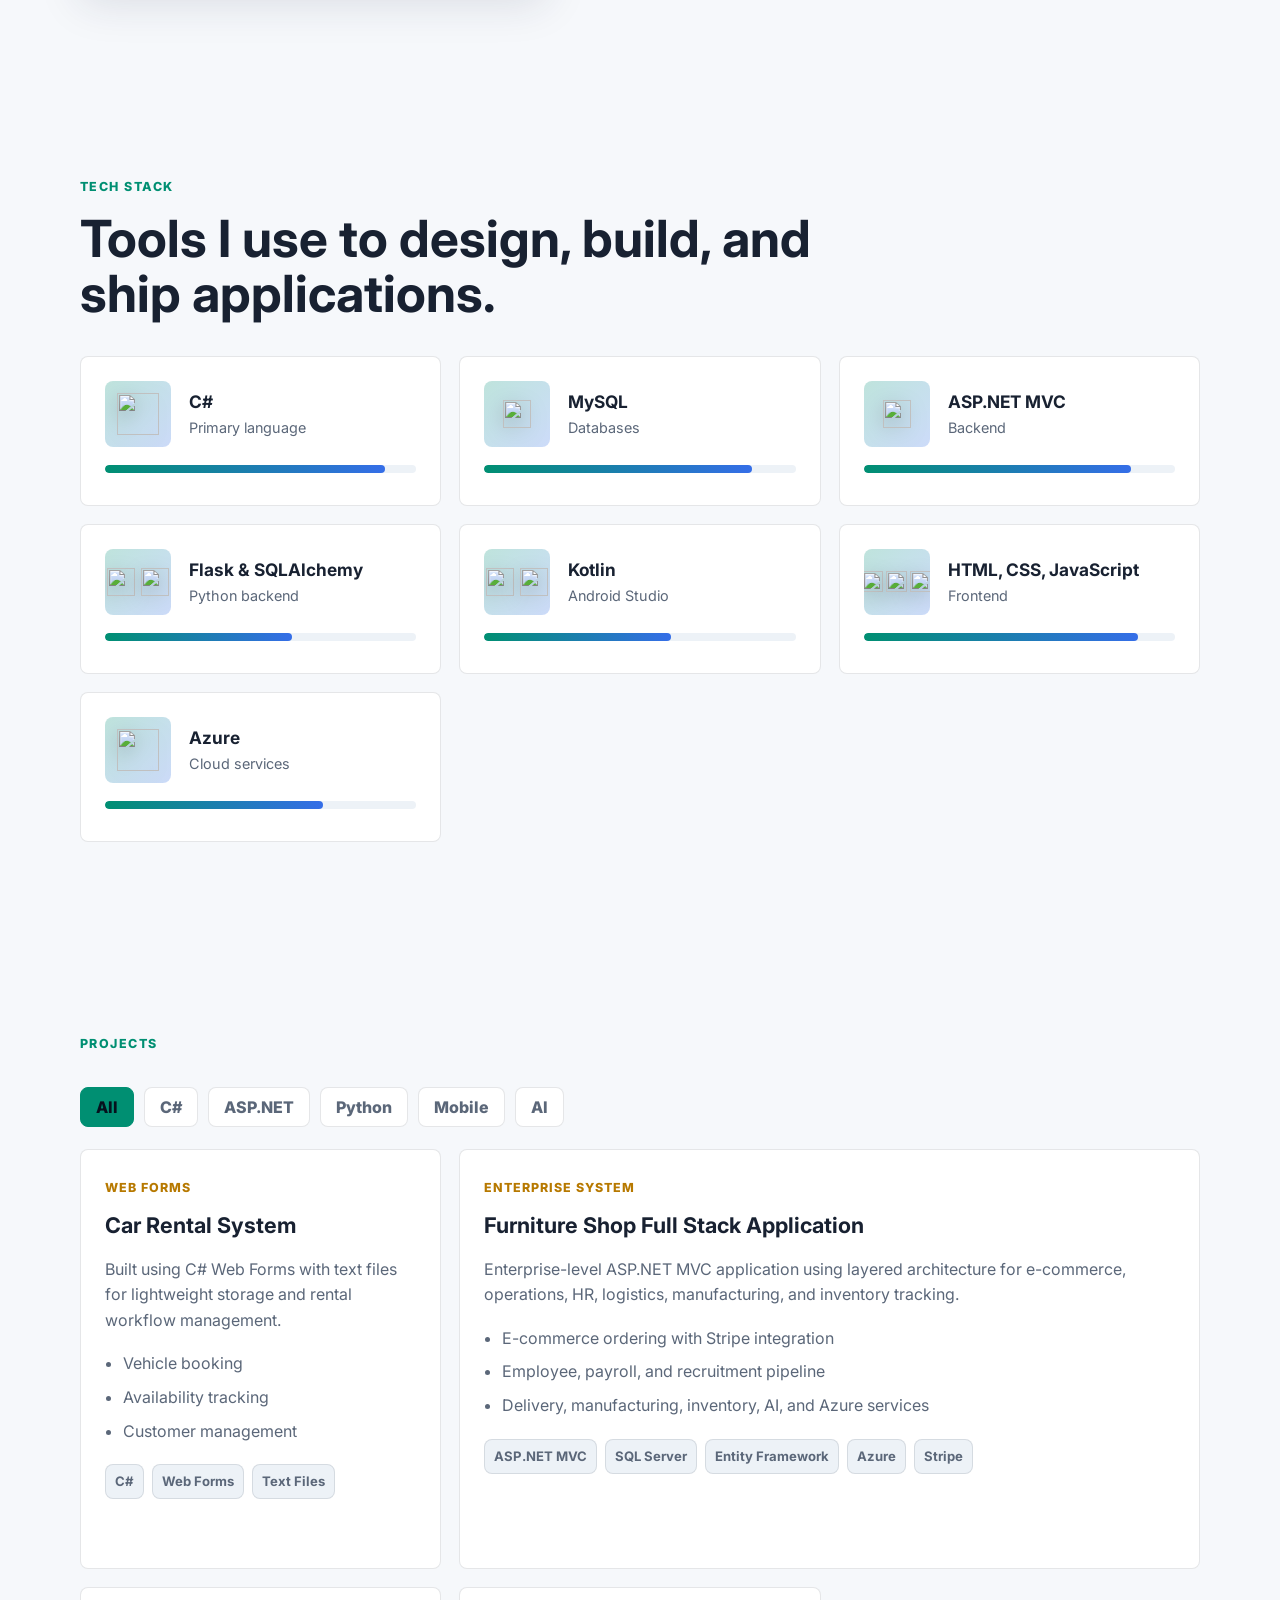
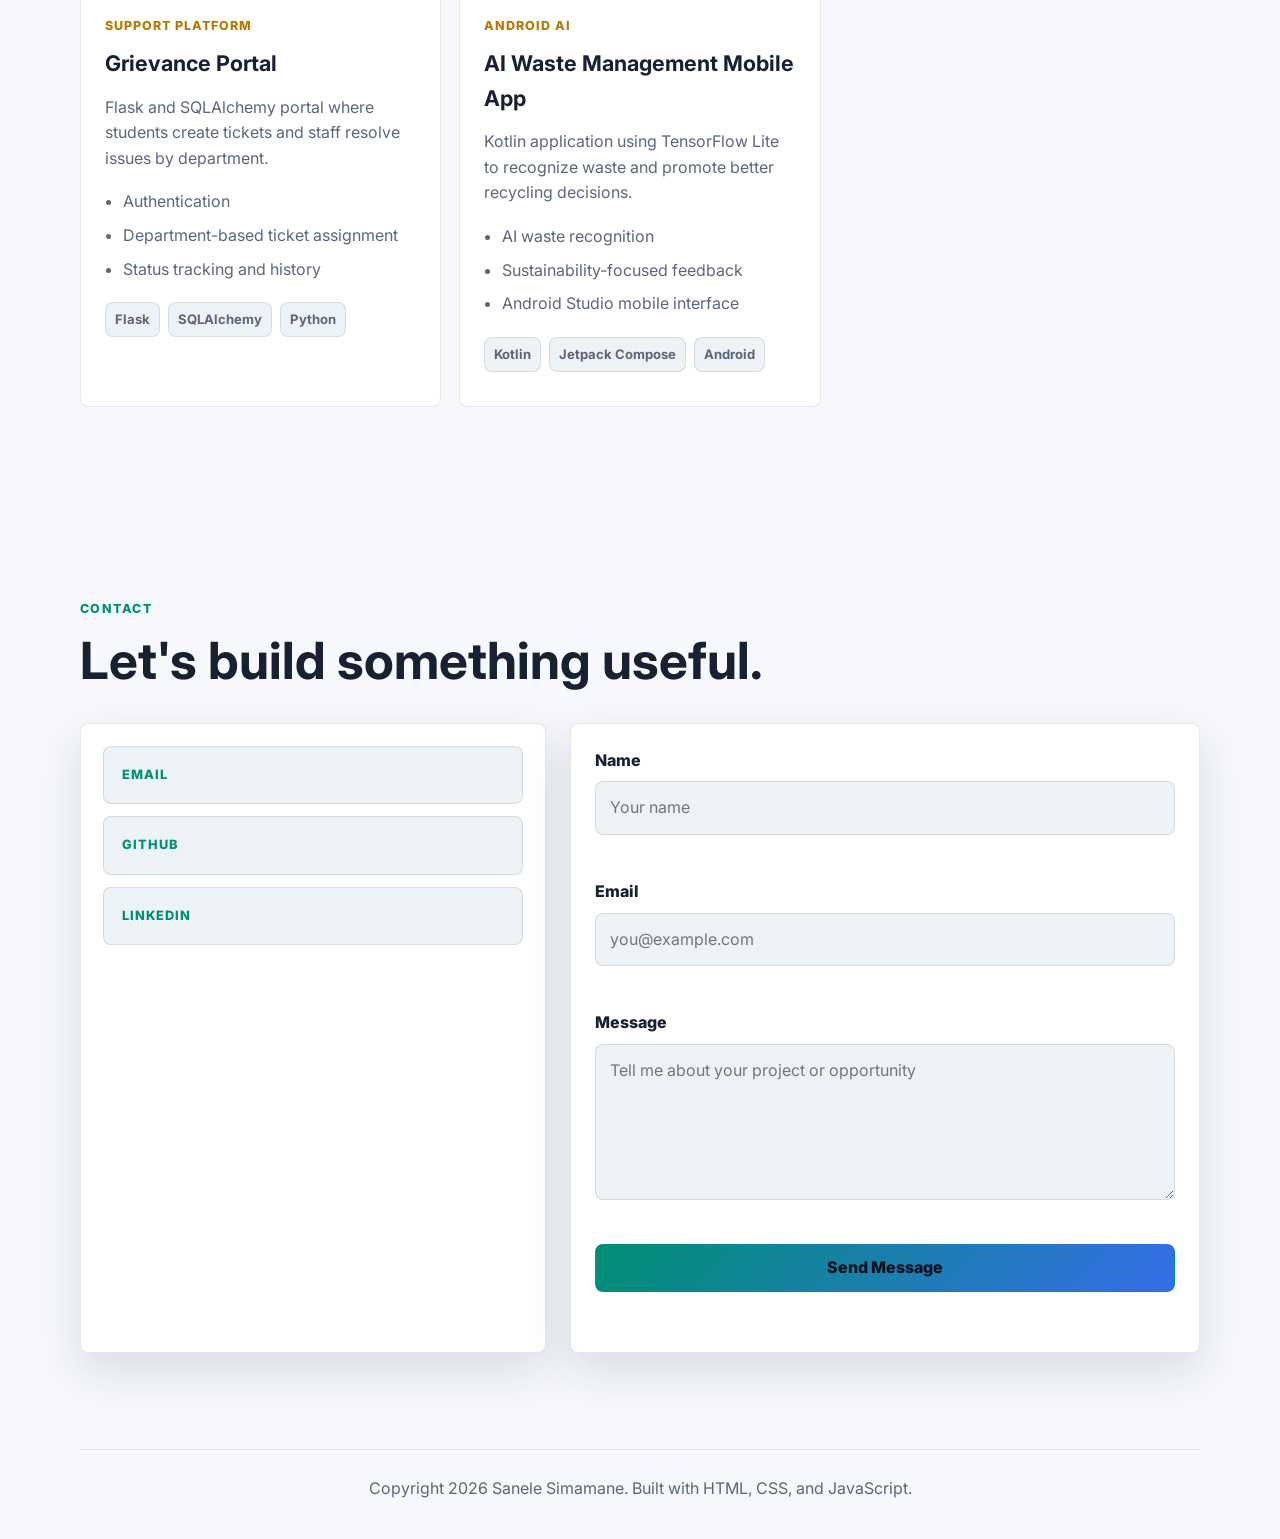
==== commit 8ee568de: "Remove Unity Mobile Application project card Removed the Unity Mobile Application project card from " ====
--- a/index.html
+++ b/index.html
@@ -307,25 +307,6 @@
           </div>
          
         </article>
-
-        <article class="project-card reveal" data-tech="mobile">
-          <div class="project-header">
-            <span class="project-kicker">Interactive Mobile</span>
-            <h3>Unity Mobile Application</h3>
-          </div>
-          <p>Interactive mobile experience built with the Unity engine, focused on responsive controls and engaging gameplay flow.</p>
-          <ul>
-            <li>Mobile-first interaction</li>
-            <li>Unity scene management</li>
-            <li>Game-style user experience</li>
-          </ul>
-          <div class="tags">
-            <span>Unity</span>
-            <span>C#</span>
-            <span>Mobile</span>
-          </div>
-         
-        </article>
       </div>
     </section>
 
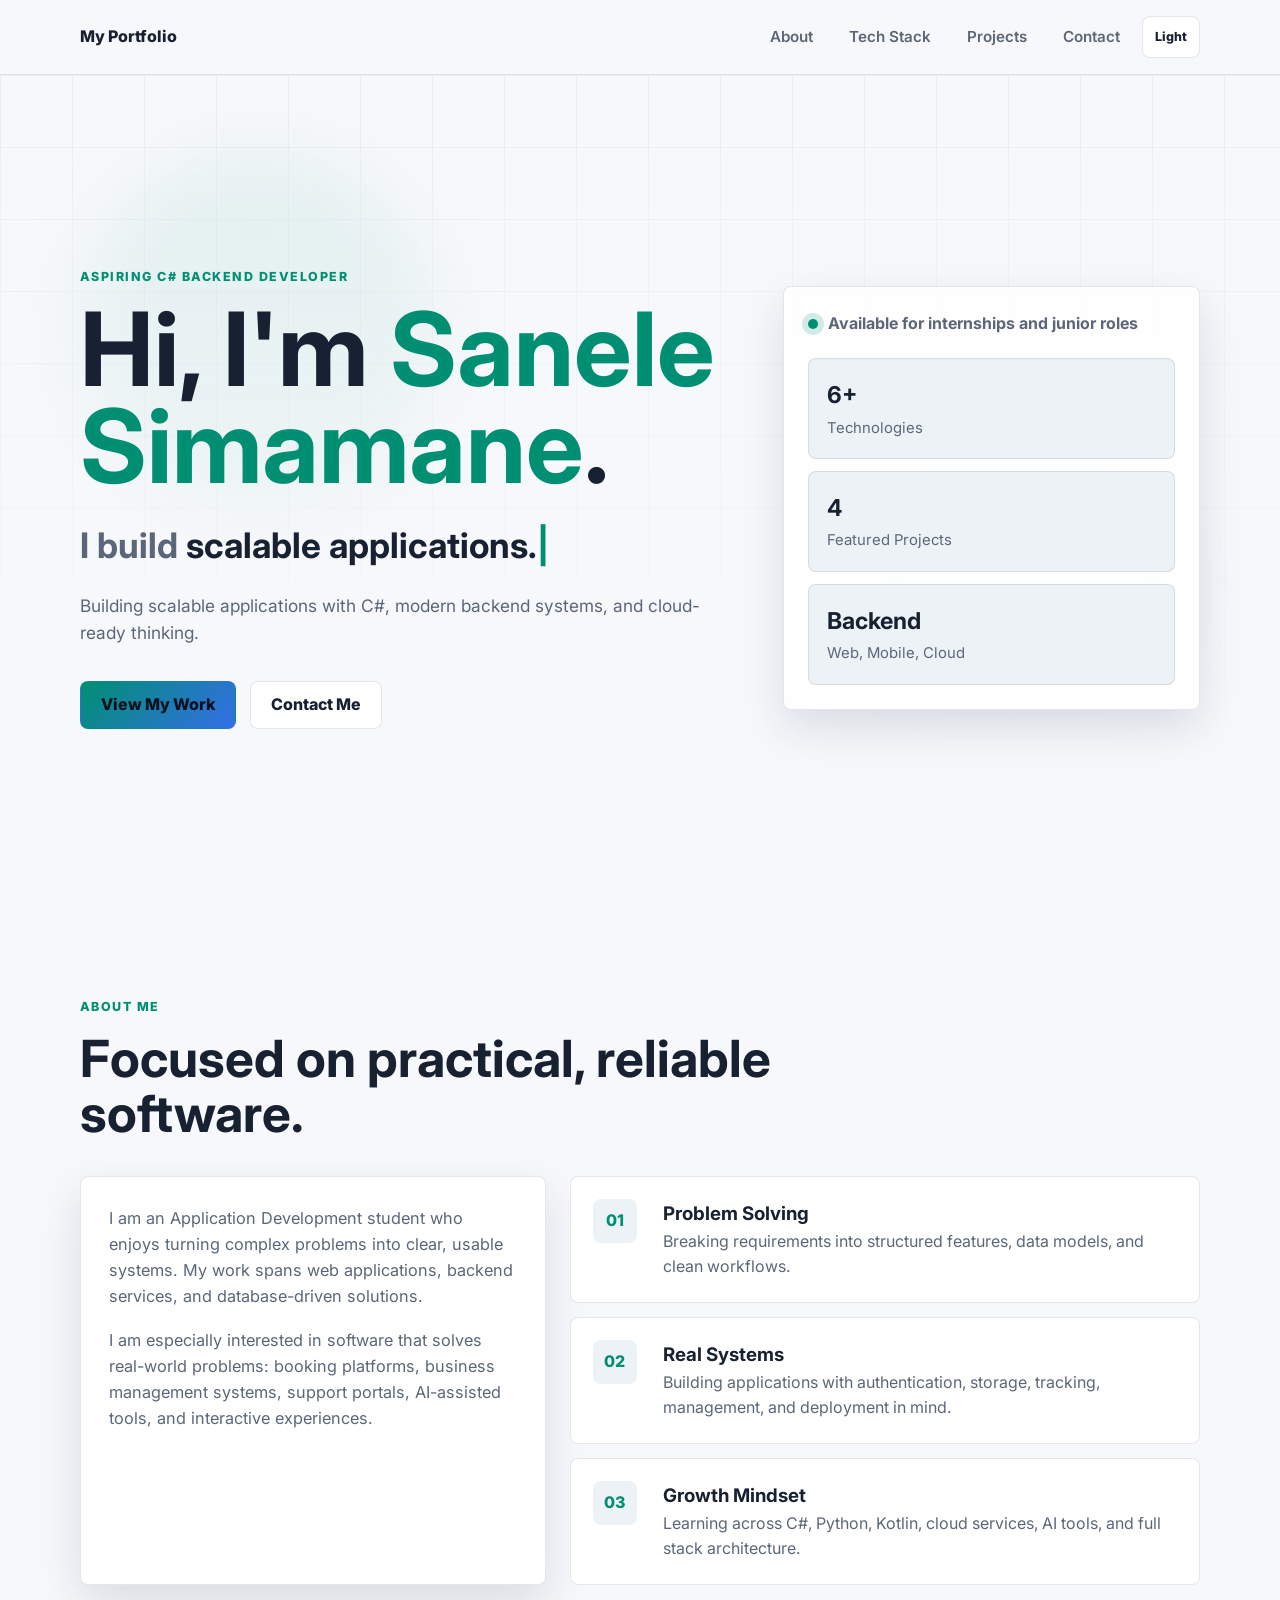
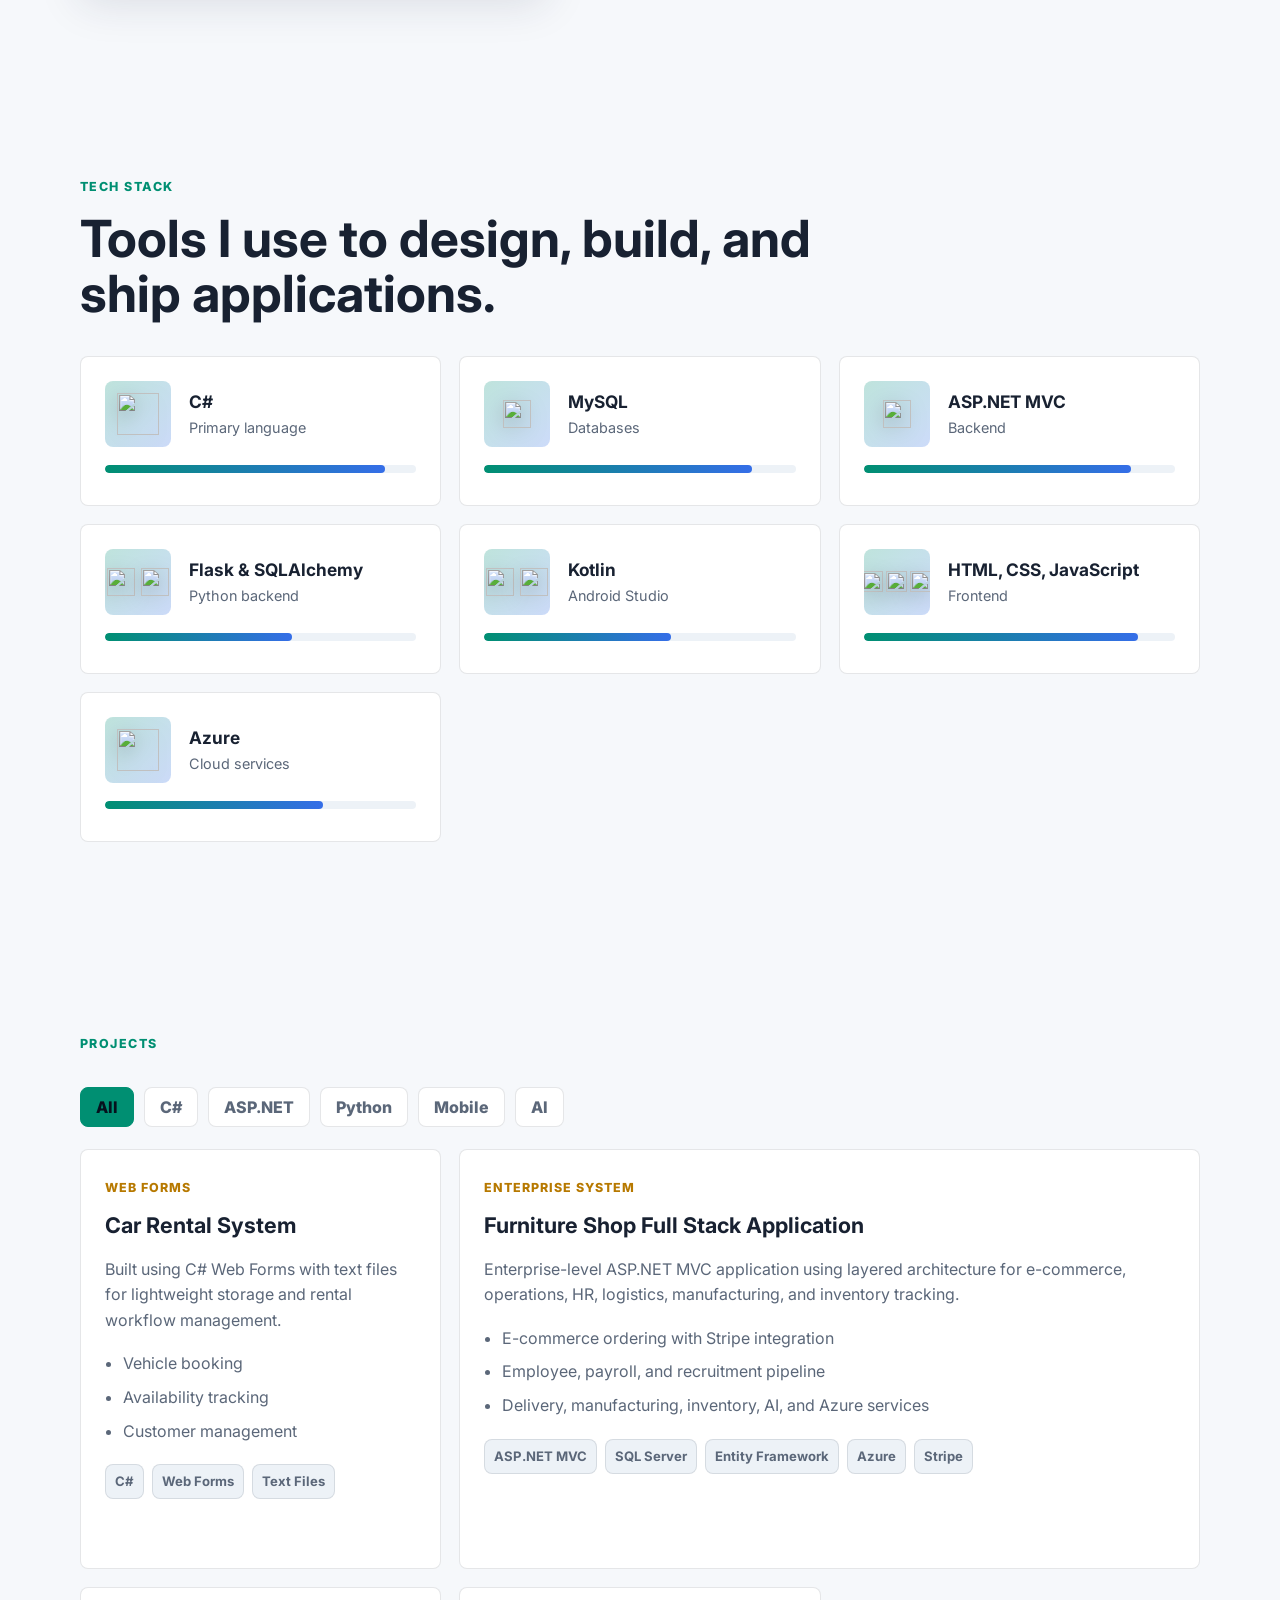
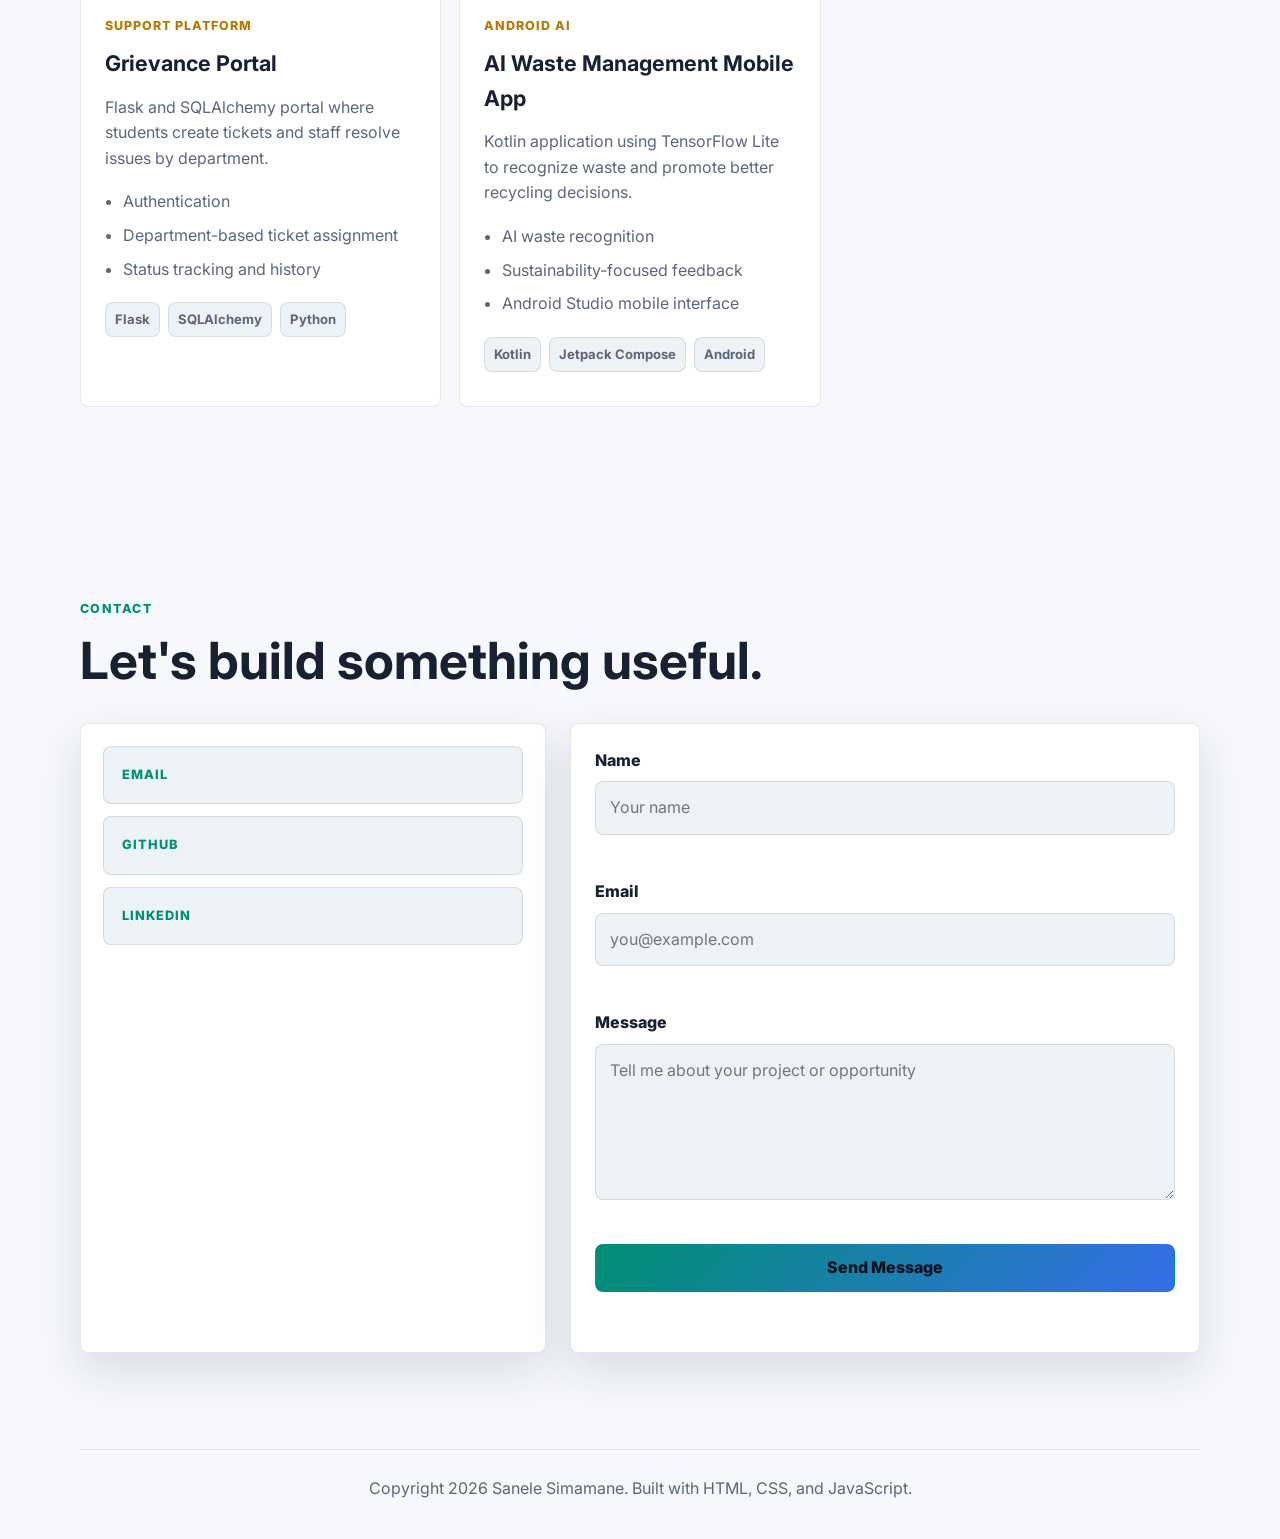
==== commit 2bbace6f: "Update on featured projects" ====
--- a/index.html
+++ b/index.html
@@ -65,7 +65,7 @@
             <span>Technologies</span>
           </article>
           <article>
-            <strong>5</strong>
+            <strong>4</strong>
             <span>Featured Projects</span>
           </article>
           <article>
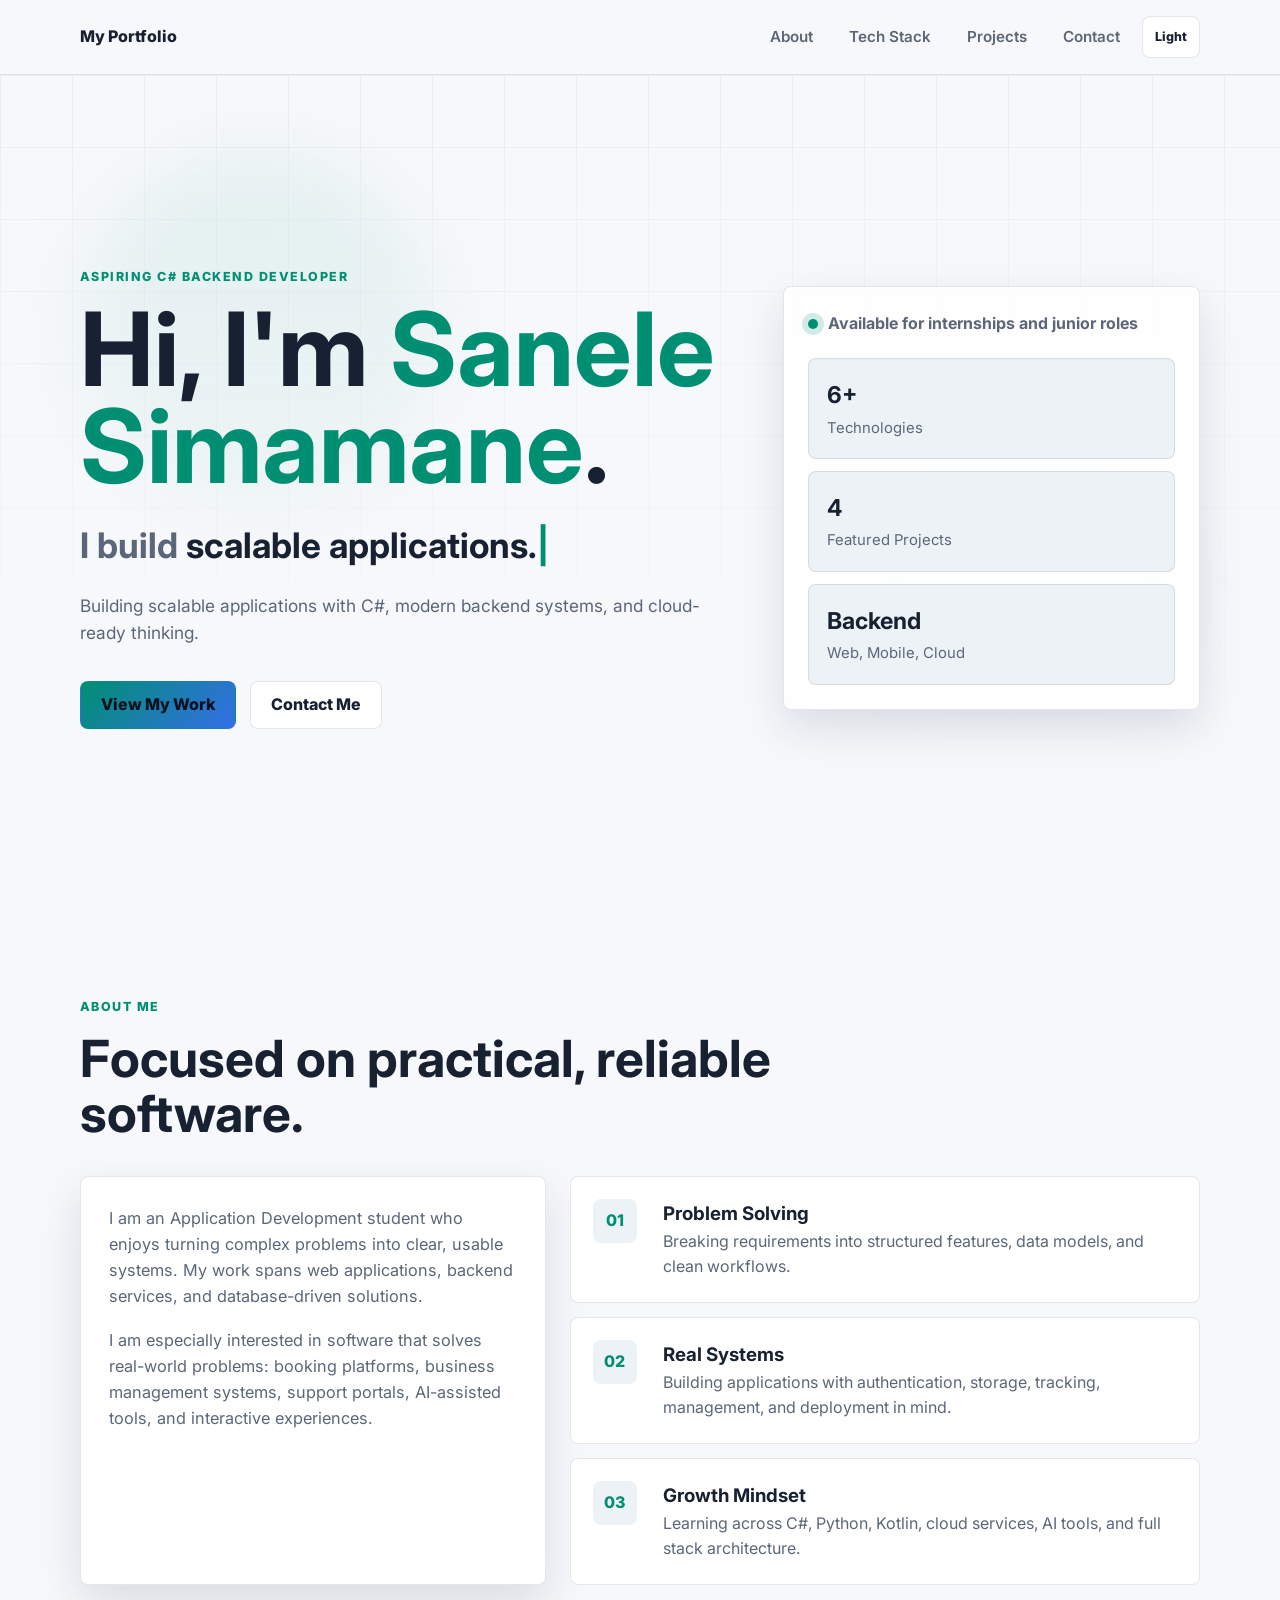
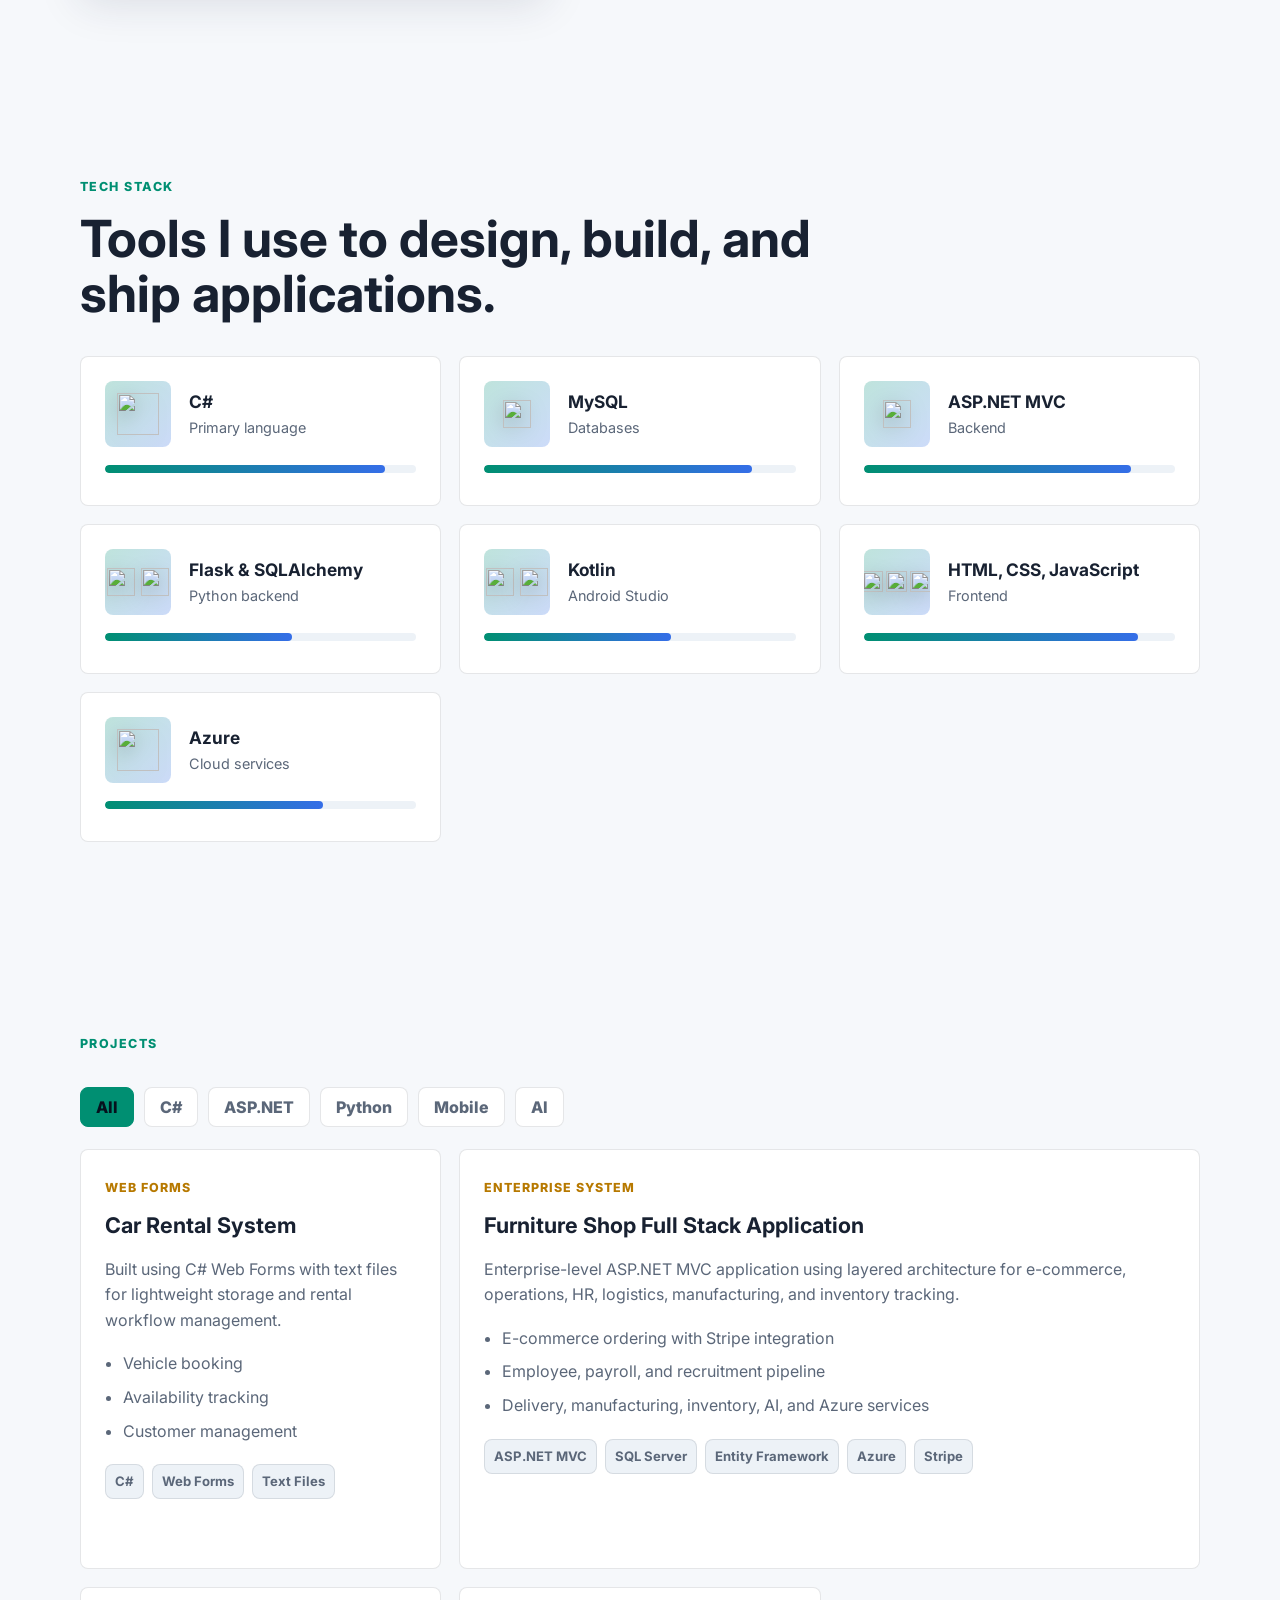
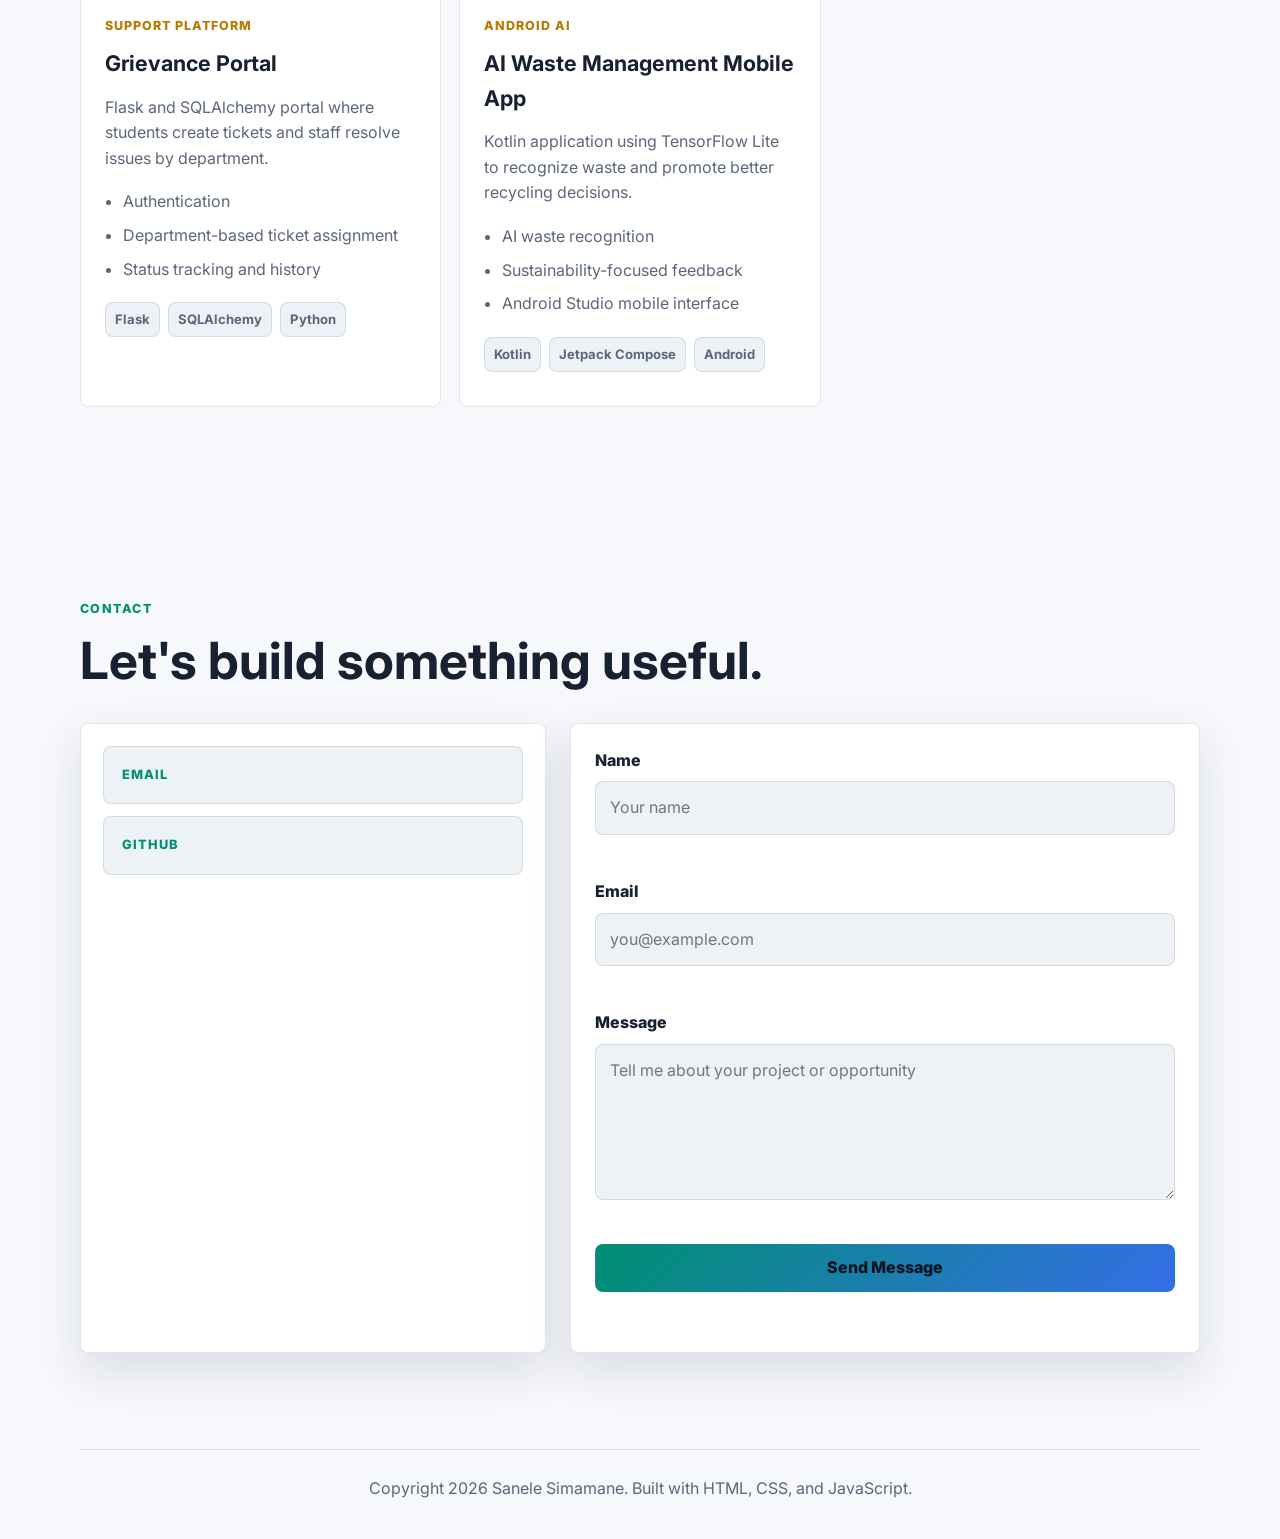
==== commit 752a5d74: "Update index.html" ====
--- a/index.html
+++ b/index.html
@@ -326,9 +326,7 @@
             <span>GitHub</span>
             
           </a>
-          <a href="linkedin.com/in/sanele-simamane-1770b6333" target="_blank" rel="noreferrer">
-            <span>LinkedIn</span>
-          </a>
+          
         </div>
 
         <form class="contact-form reveal" id="contactForm" novalidate>
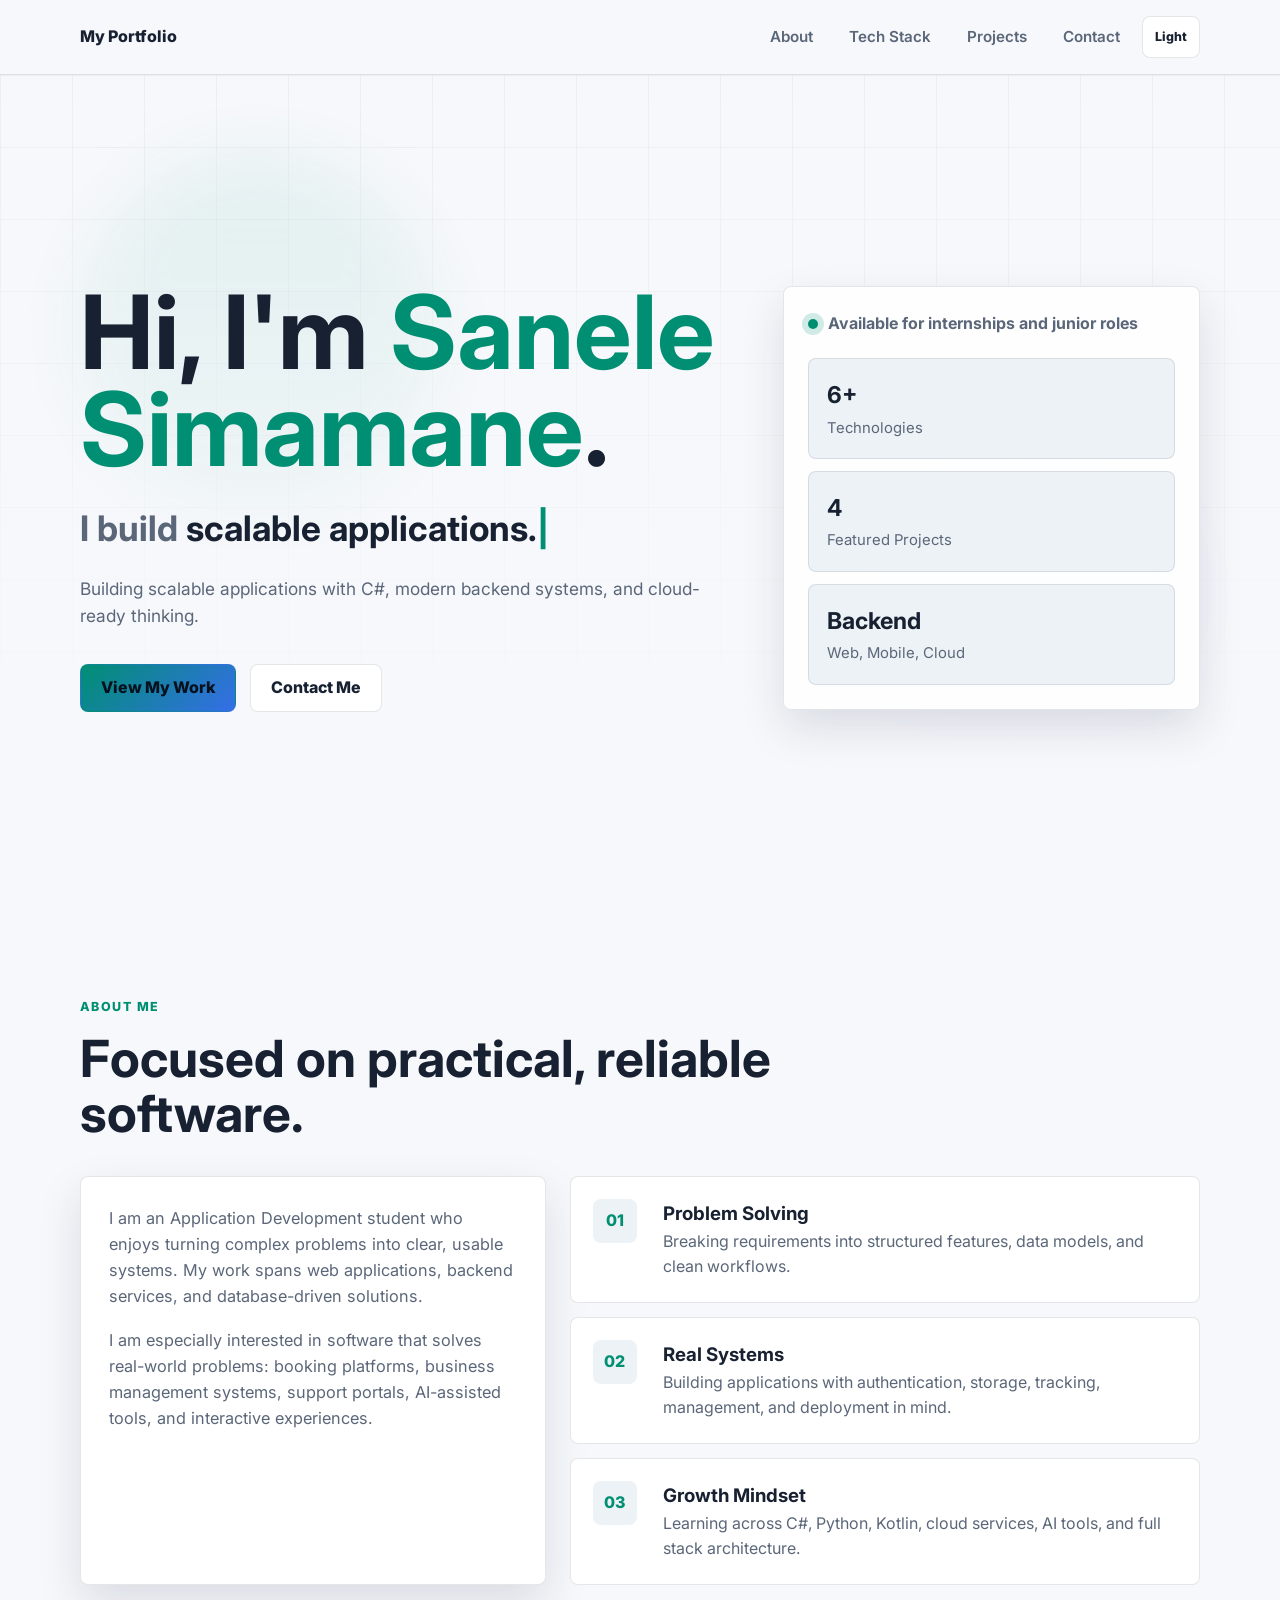
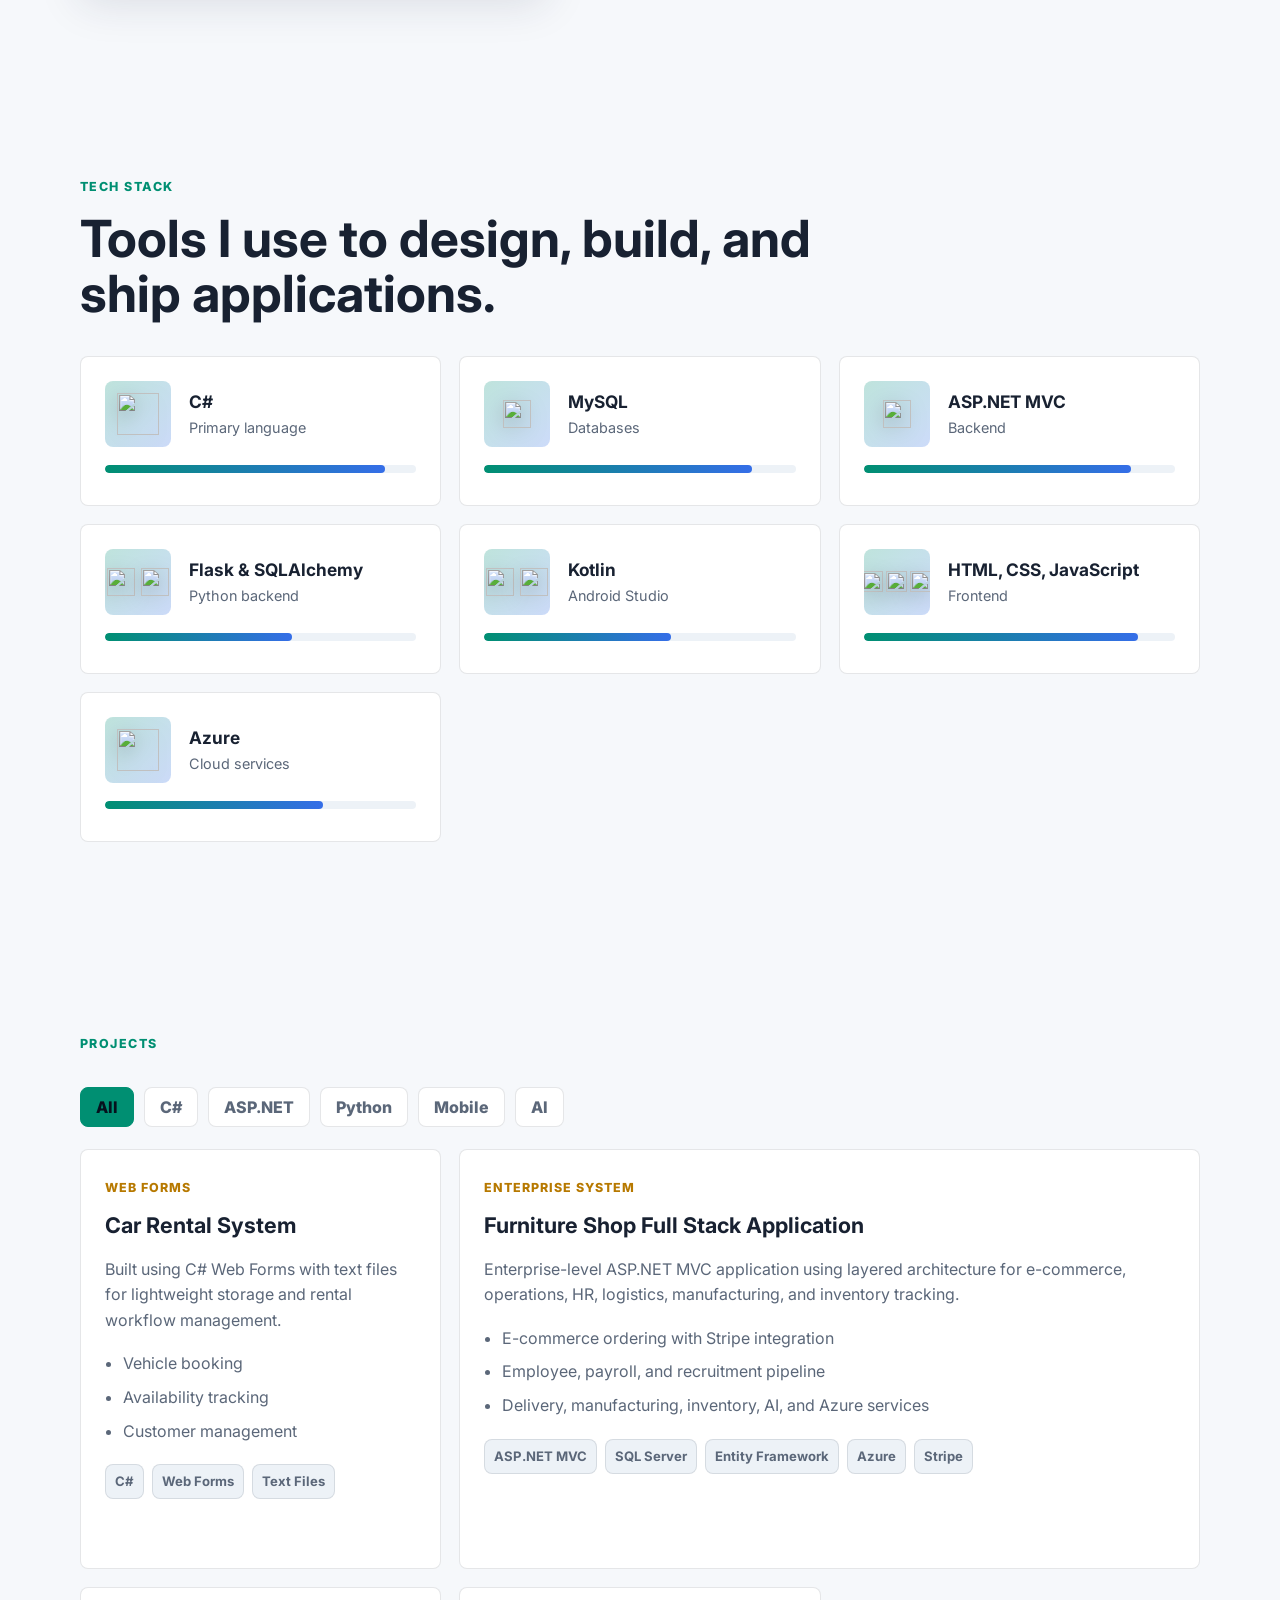
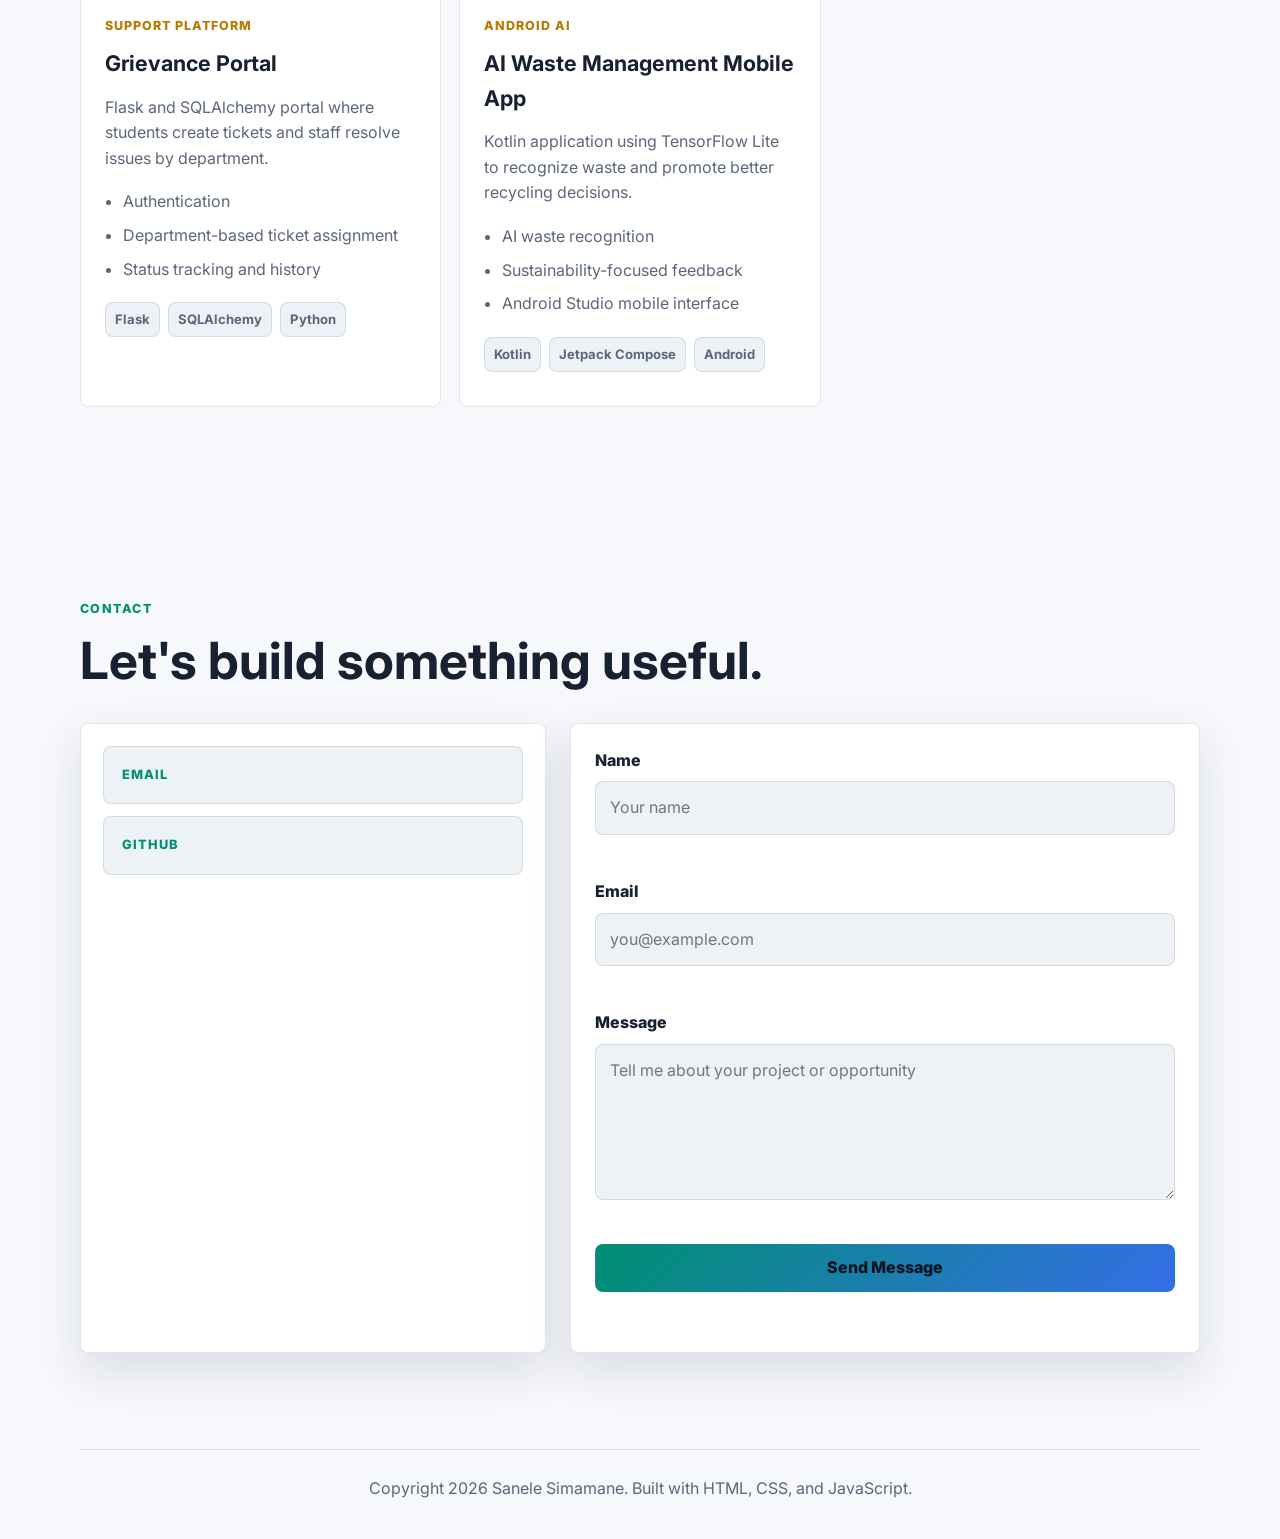
==== commit a6fe4113: "Updated index.html" ====
--- a/index.html
+++ b/index.html
@@ -44,7 +44,6 @@
         <span class="grid-glow grid-glow-two"></span>
       </div>
       <div class="hero-content reveal">
-        <p class="eyebrow">Aspiring C# Backend Developer</p>
         <h1>Hi, I'm <span>Sanele Simamane</span>.</h1>
         <h2>I build <span id="typingText" class="typing-text"></span></h2>
         <p class="hero-copy">Building scalable applications with C#, modern backend systems, and cloud-ready thinking.</p>
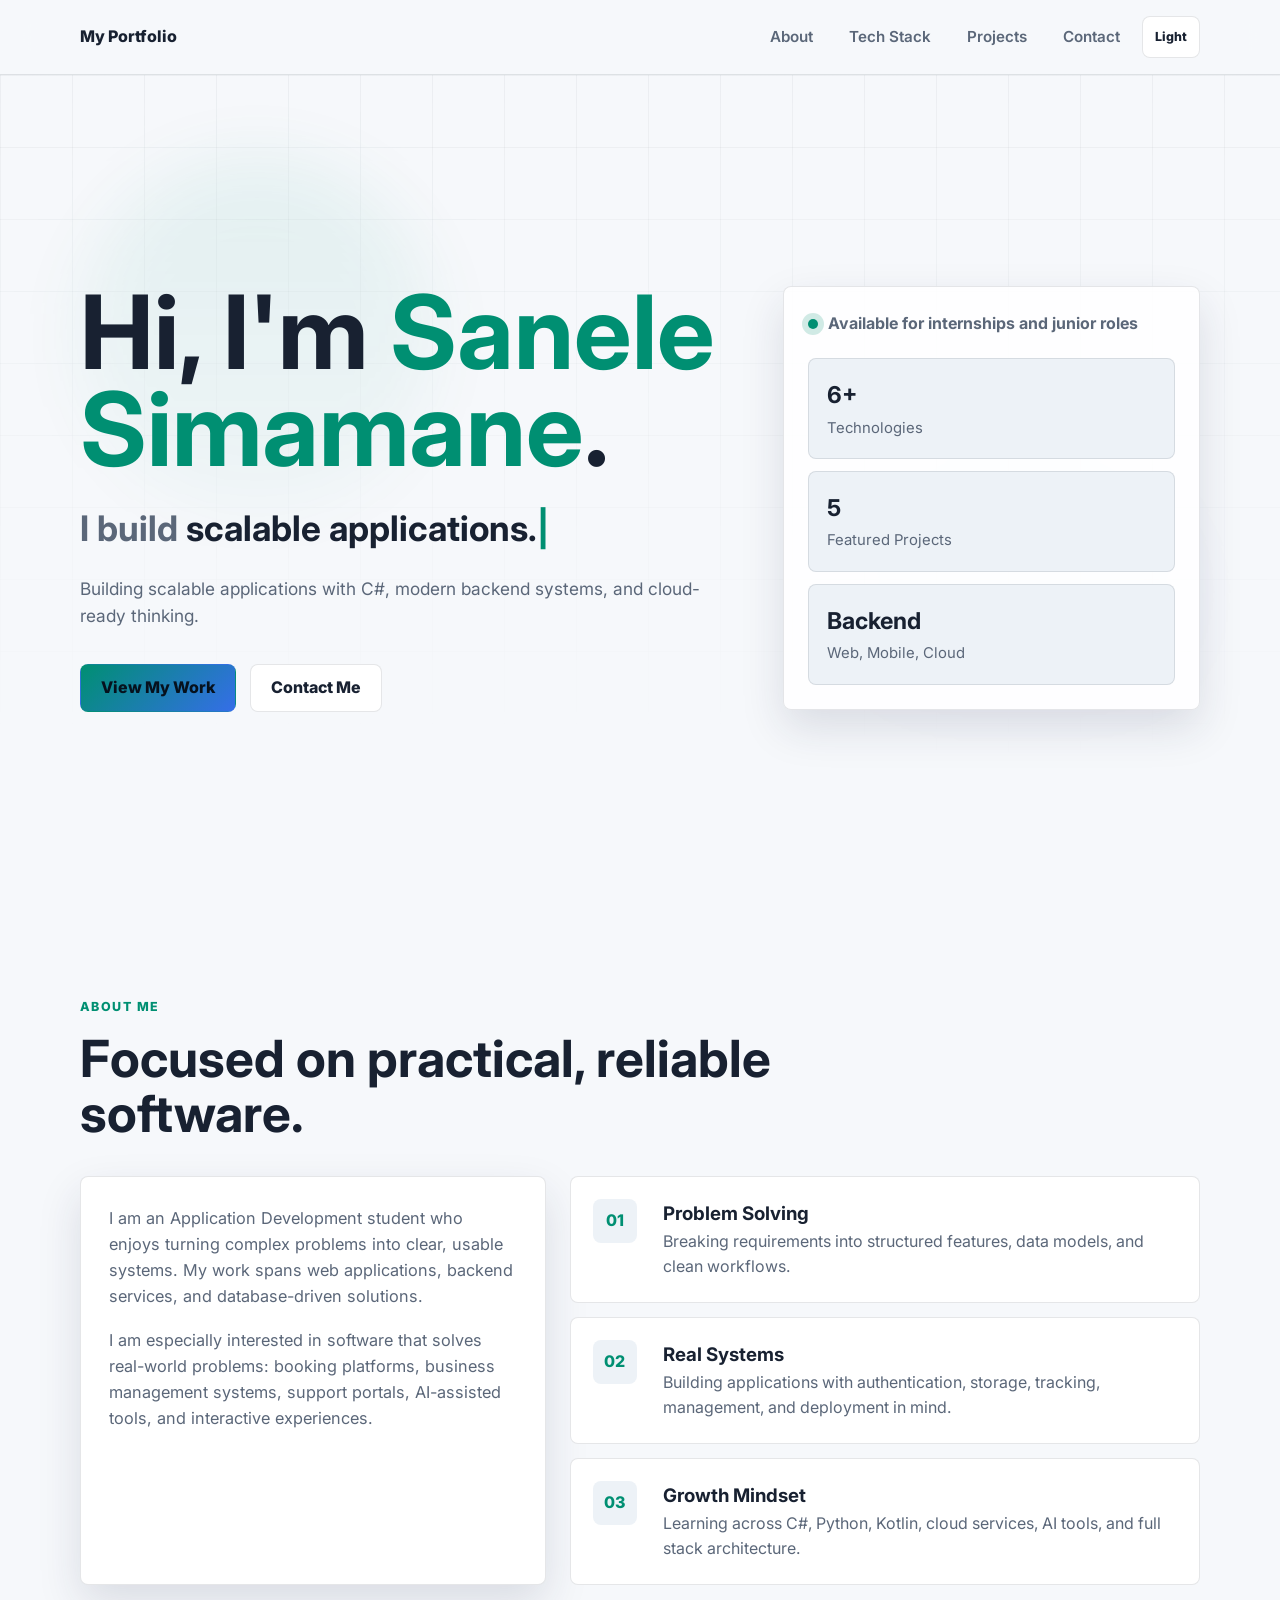
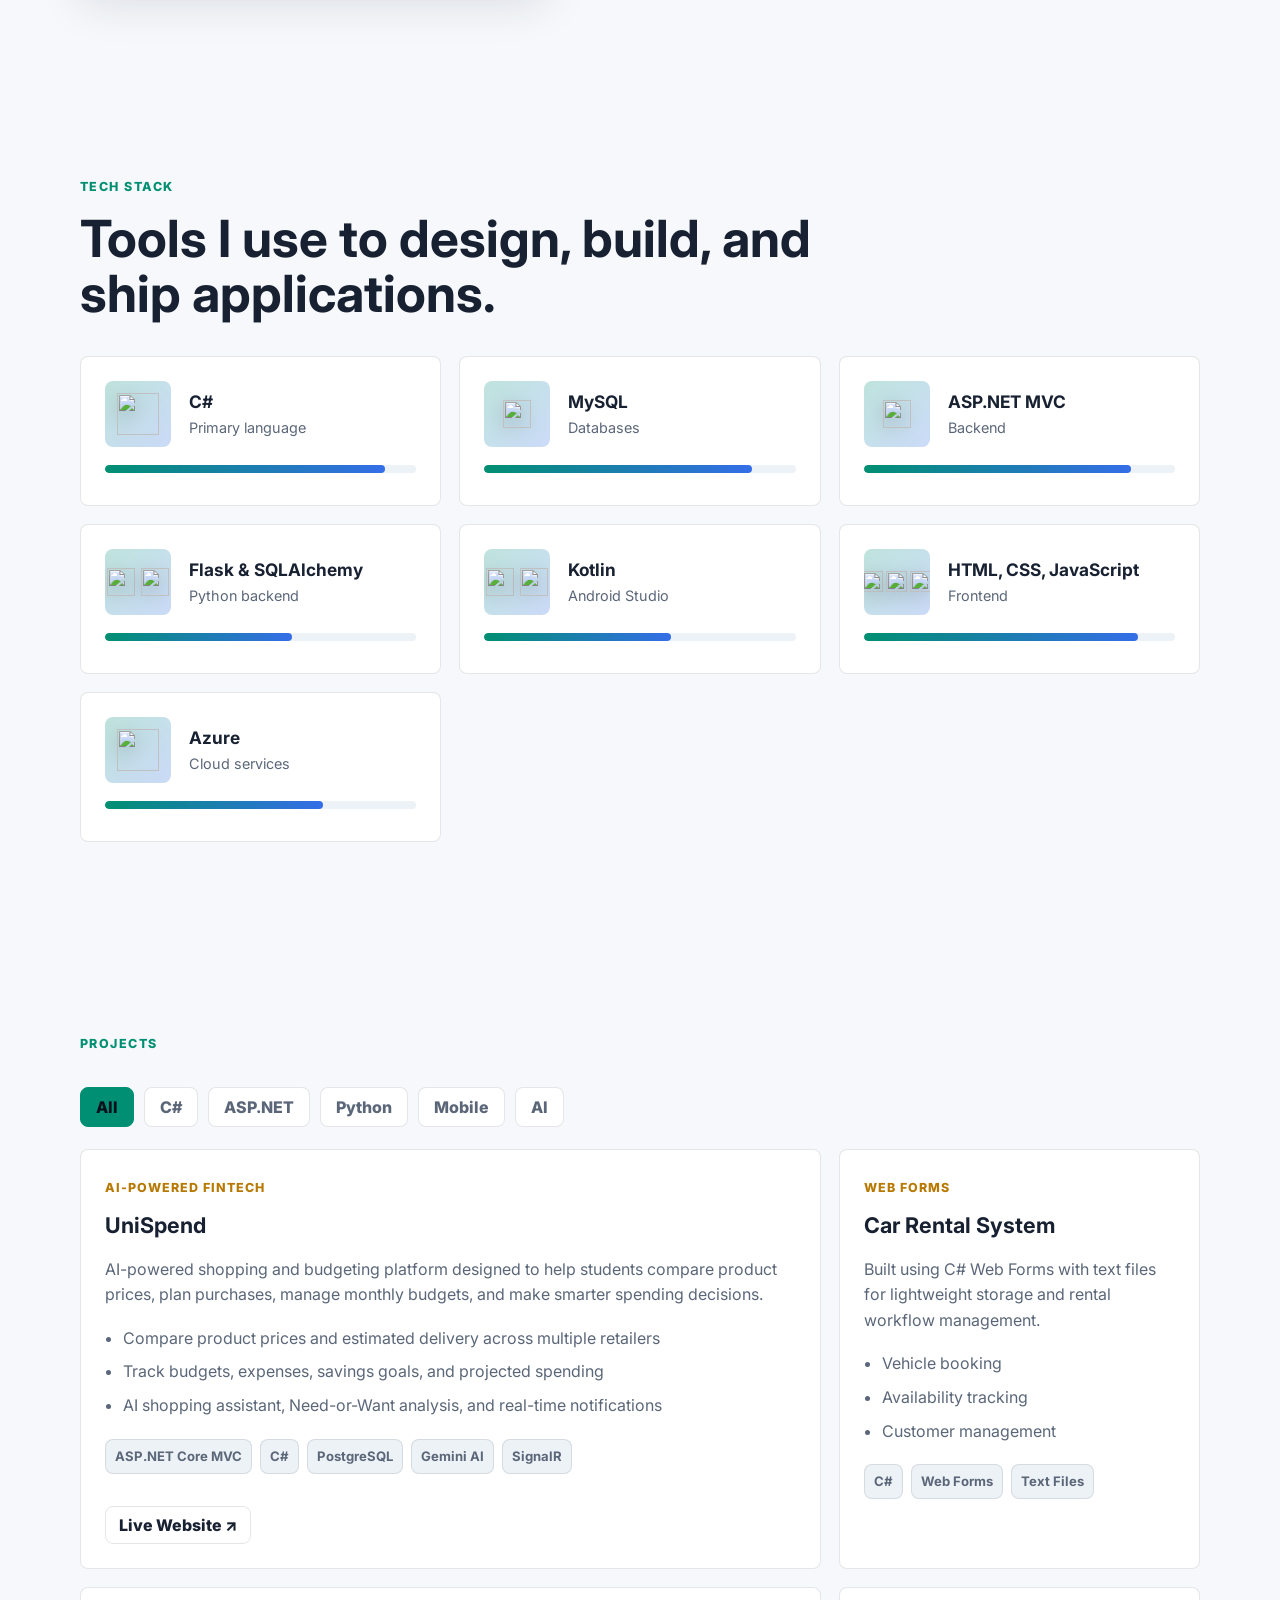
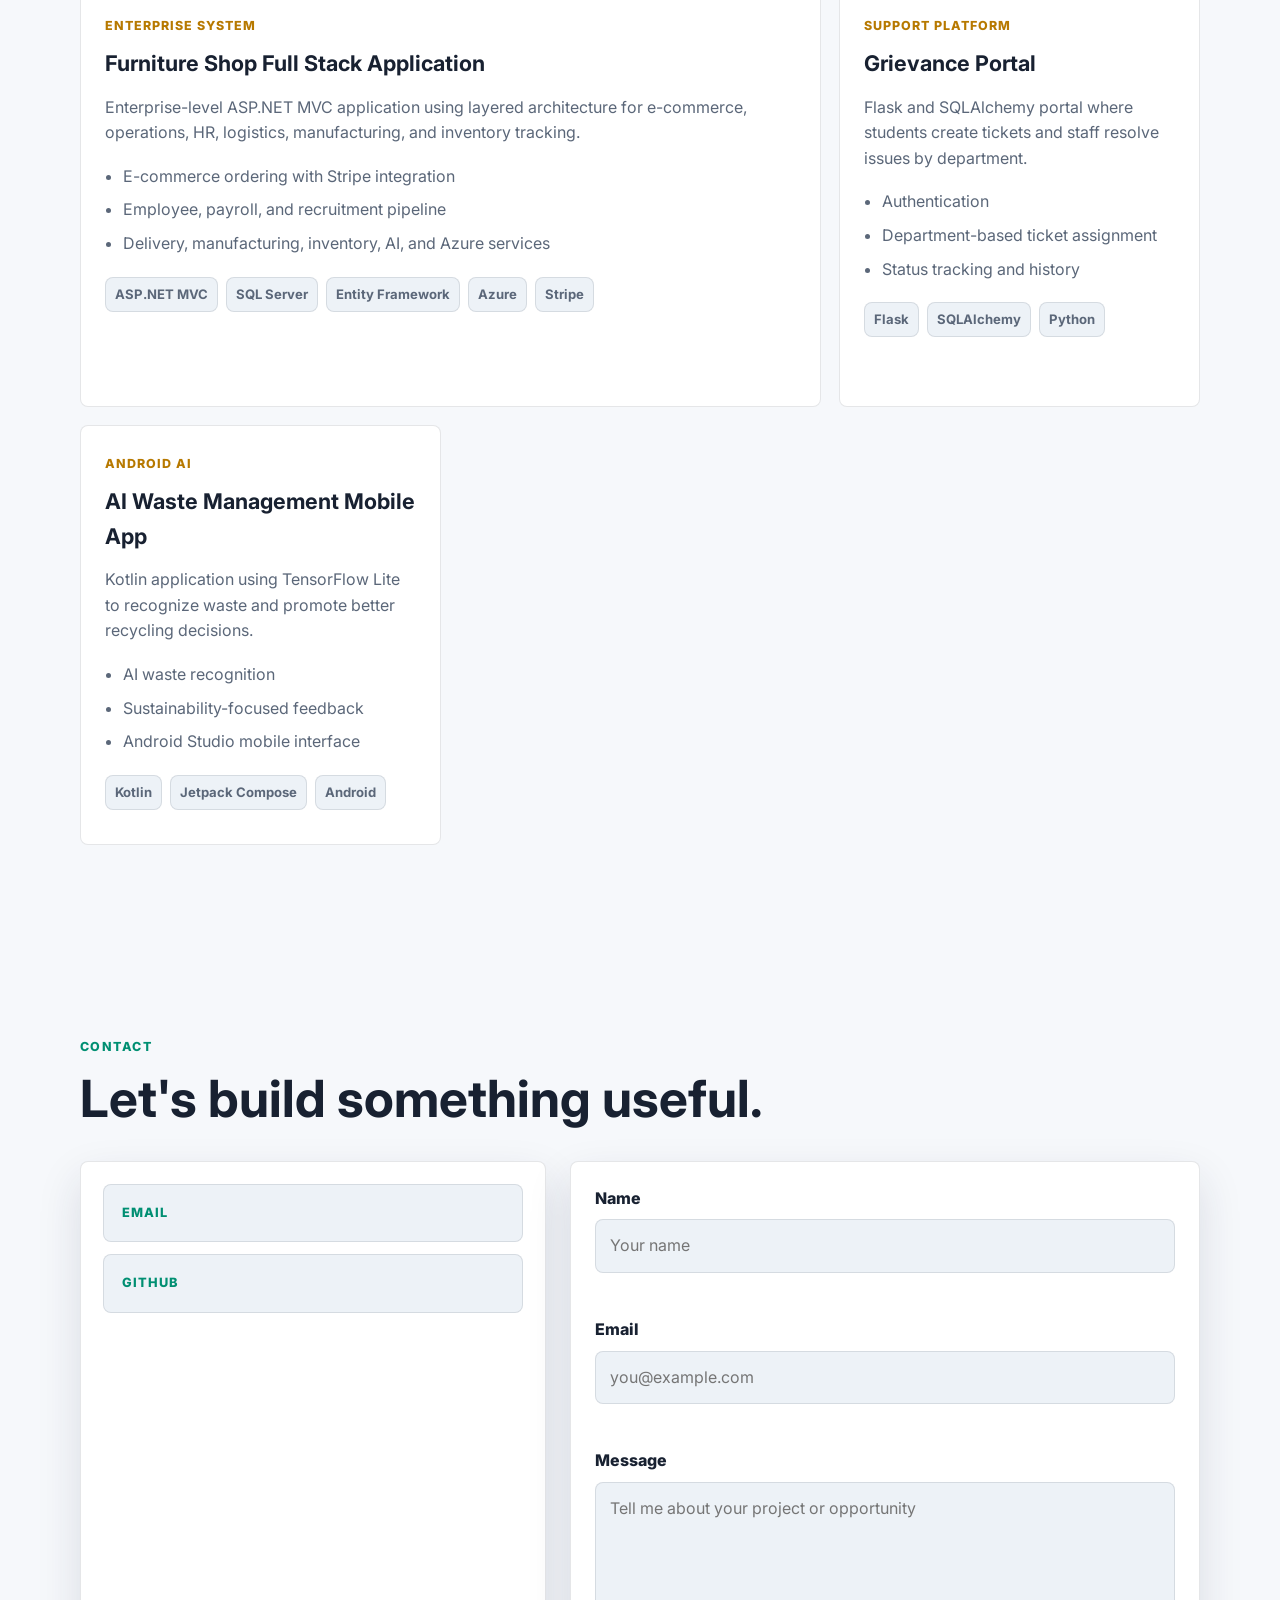
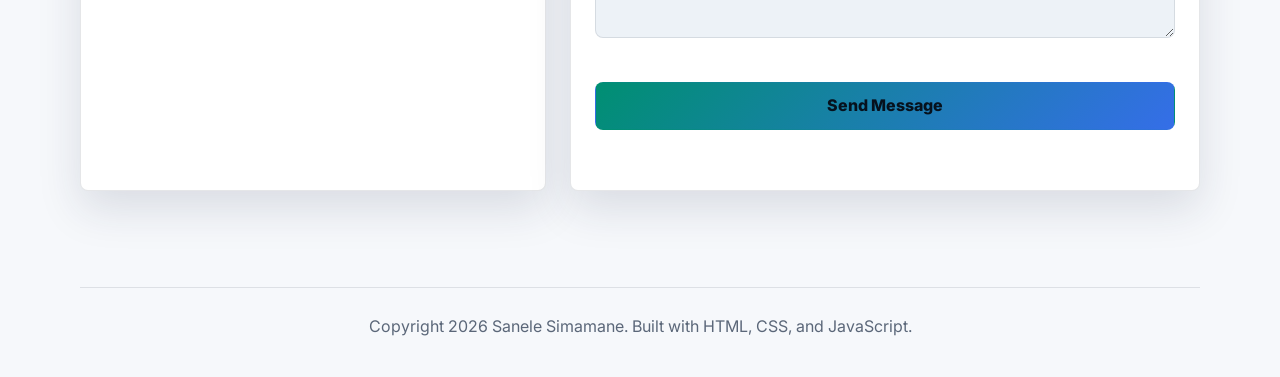
==== commit 4b97327f: "Add new featured project: UniSpend, an AI-powered fintech platform" ====
--- a/index.html
+++ b/index.html
@@ -64,7 +64,7 @@
             <span>Technologies</span>
           </article>
           <article>
-            <strong>4</strong>
+            <strong>5</strong>
             <span>Featured Projects</span>
           </article>
           <article>
@@ -230,6 +230,29 @@
       </div>
 
       <div class="projects-grid">
+        <article class="project-card reveal featured" data-tech="csharp aspnet ai">
+          <div class="project-header">
+            <span class="project-kicker">AI-Powered Fintech</span>
+            <h3>UniSpend</h3>
+          </div>
+          <p>AI-powered shopping and budgeting platform designed to help students compare product prices, plan purchases, manage monthly budgets, and make smarter spending decisions.</p>
+          <ul>
+            <li>Compare product prices and estimated delivery across multiple retailers</li>
+            <li>Track budgets, expenses, savings goals, and projected spending</li>
+            <li>AI shopping assistant, Need-or-Want analysis, and real-time notifications</li>
+          </ul>
+          <div class="tags">
+            <span>ASP.NET Core MVC</span>
+            <span>C#</span>
+            <span>PostgreSQL</span>
+            <span>Gemini AI</span>
+            <span>SignalR</span>
+          </div>
+          <div class="project-actions">
+            <a href="REPLACE_WITH_UNISPEND_LIVE_URL" target="_blank" rel="noopener noreferrer" aria-label="Open the UniSpend live website in a new tab">Live Website &#8599;</a>
+          </div>
+        </article>
+
         <article class="project-card reveal" data-tech="csharp">
           <div class="project-header">
             <span class="project-kicker">Web Forms</span>
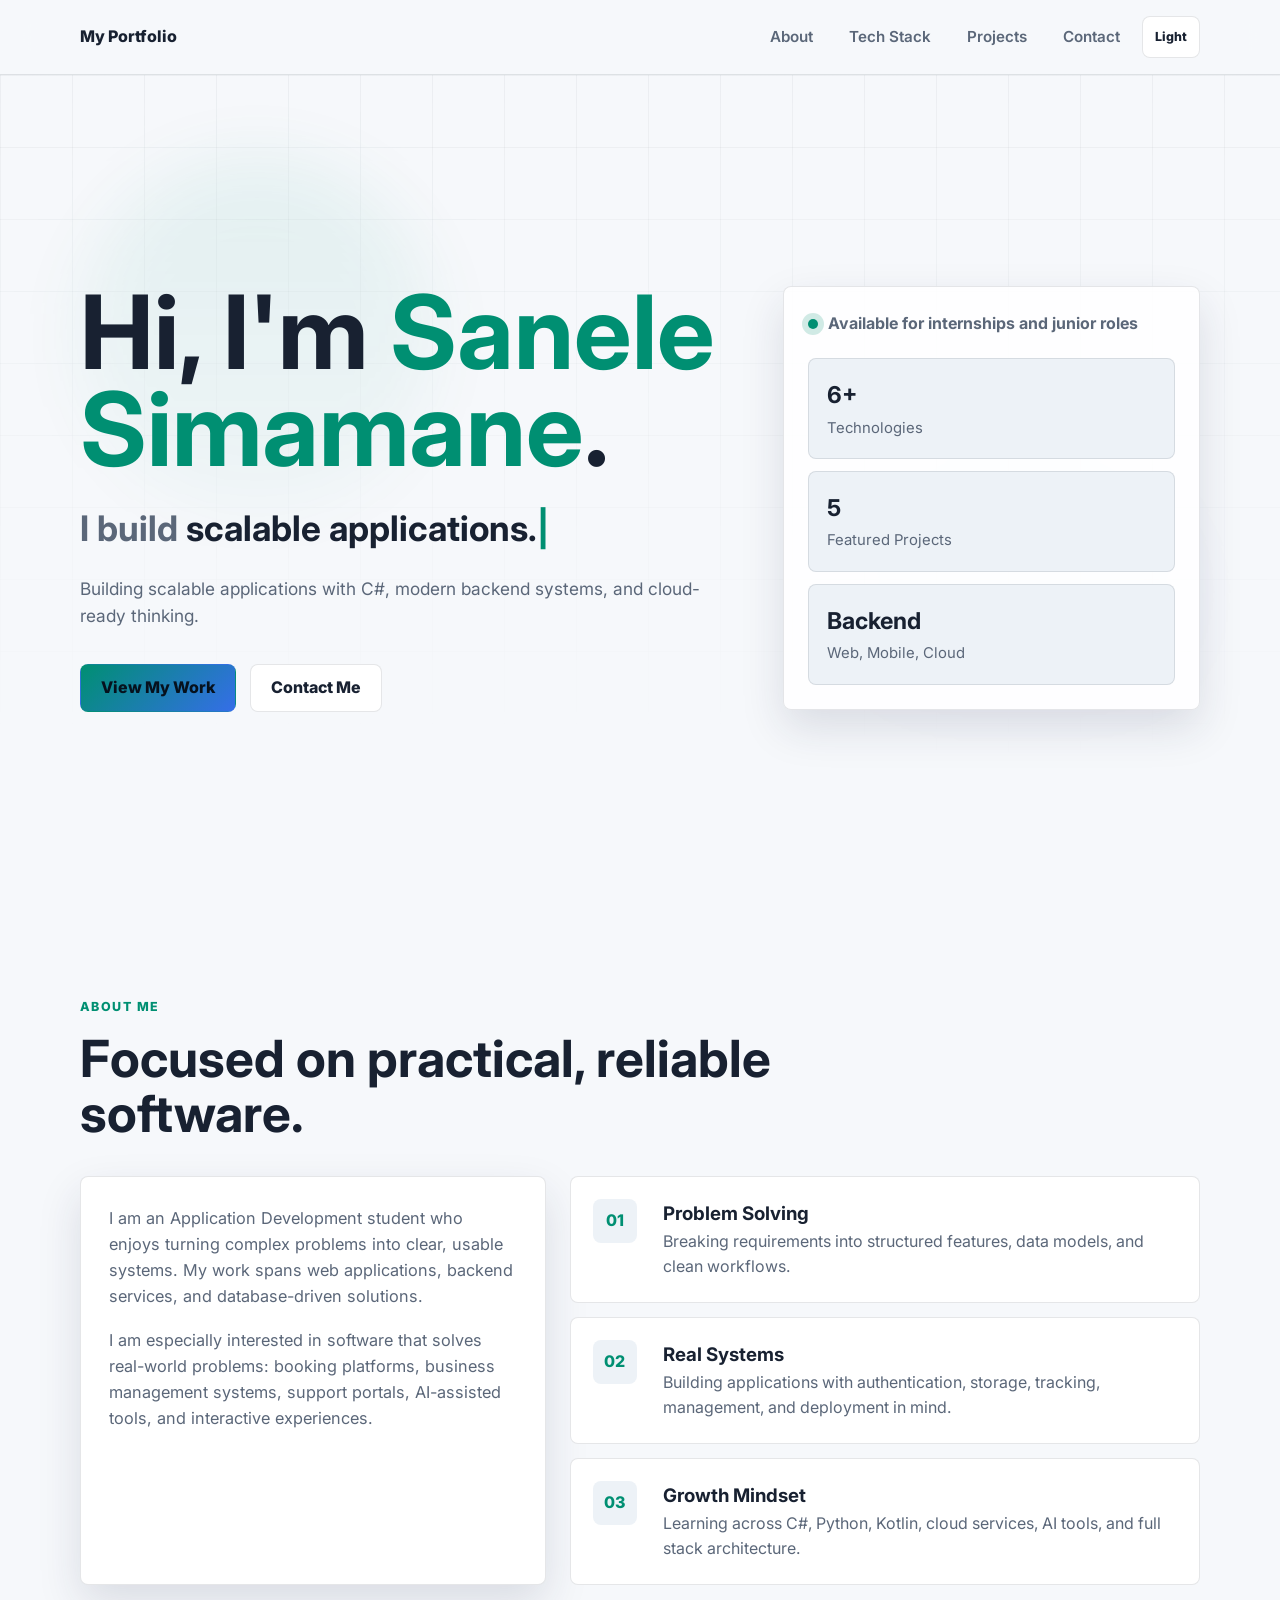
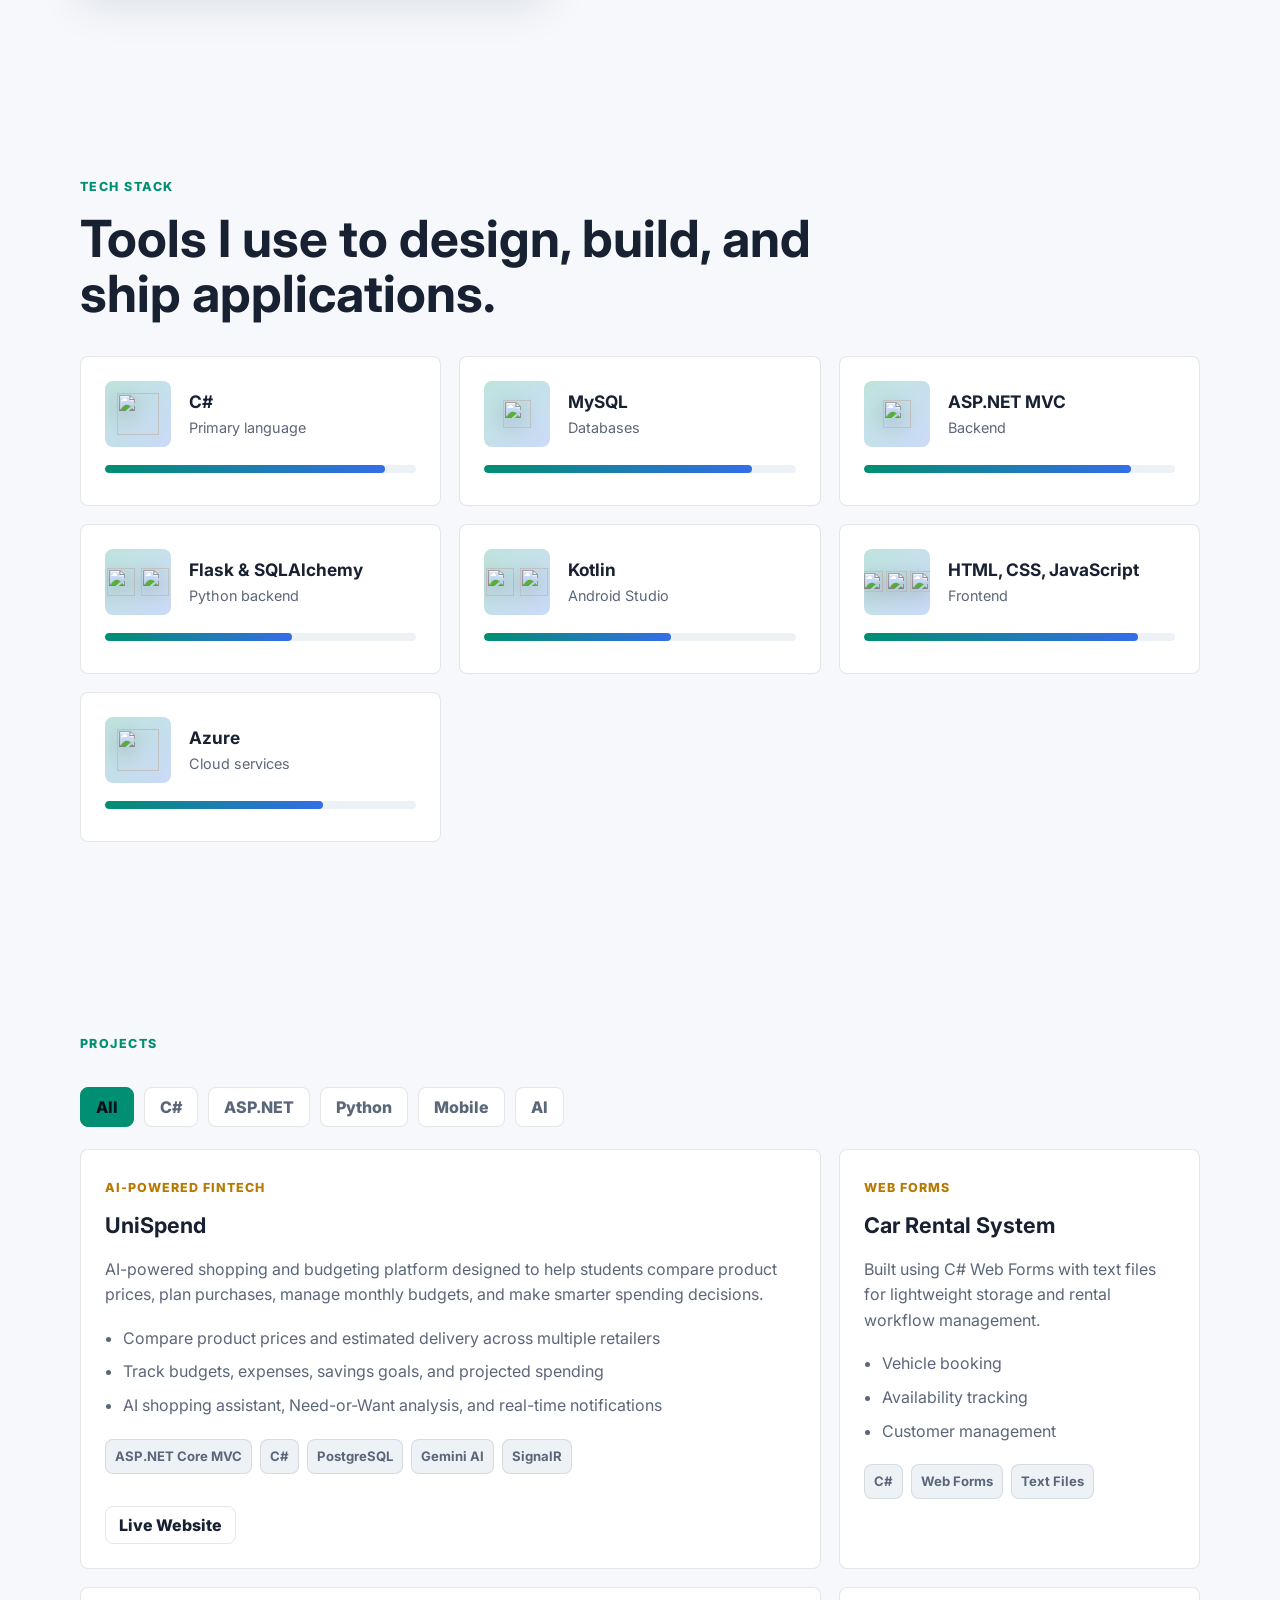
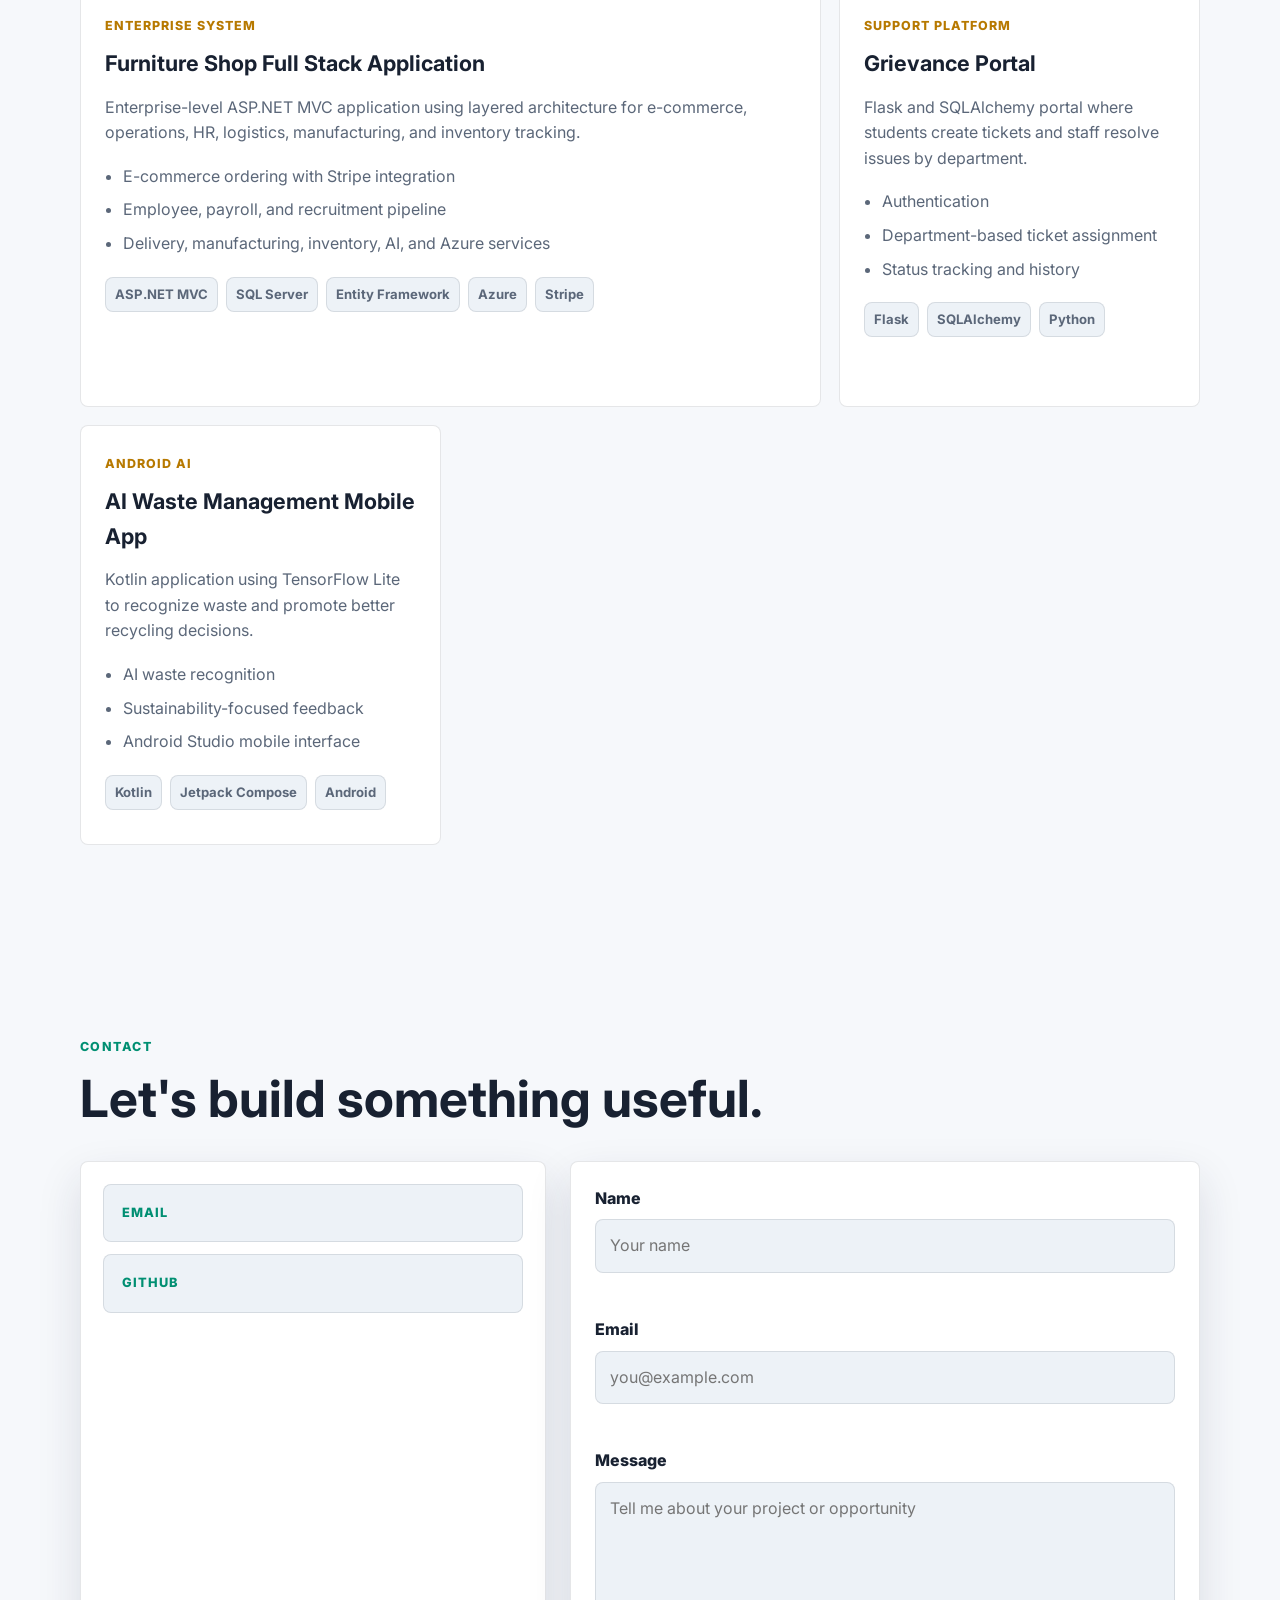
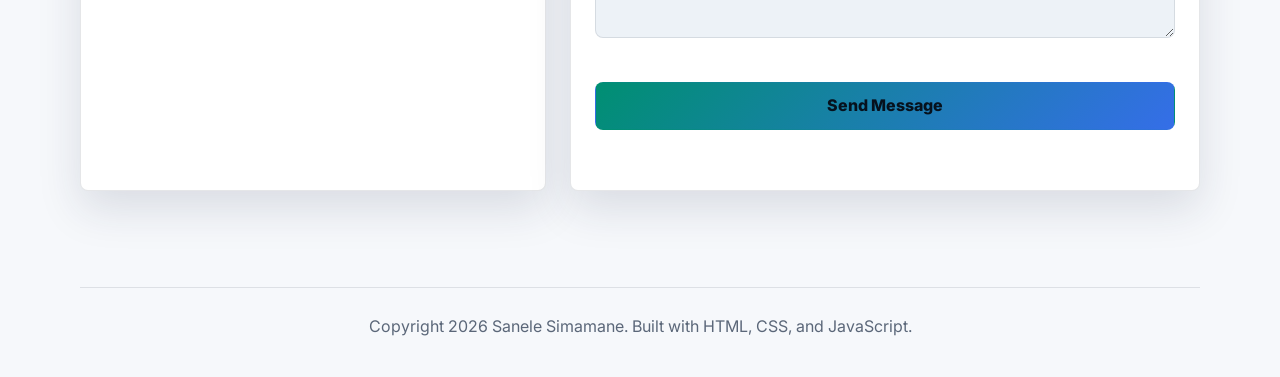
==== commit 864d8192: "Update UniSpend live website URL in projects section" ====
--- a/index.html
+++ b/index.html
@@ -249,7 +249,7 @@
             <span>SignalR</span>
           </div>
           <div class="project-actions">
-            <a href="REPLACE_WITH_UNISPEND_LIVE_URL" target="_blank" rel="noopener noreferrer" aria-label="Open the UniSpend live website in a new tab">Live Website &#8599;</a>
+            <a href="https://ai-shopping-assistant-7r1p.onrender.com" target="_blank" rel="noopener noreferrer" aria-label="Open the UniSpend live website in a new tab">Live Website</a>
           </div>
         </article>
 
--- a/styles.css
+++ b/styles.css
@@ -628,6 +628,11 @@
 
 .project-actions a:hover {
   background: var(--surface-2);
+}
+
+.project-actions a:focus-visible {
+  outline: 3px solid var(--accent);
+  outline-offset: 3px;
 }
 
 .contact-info {
